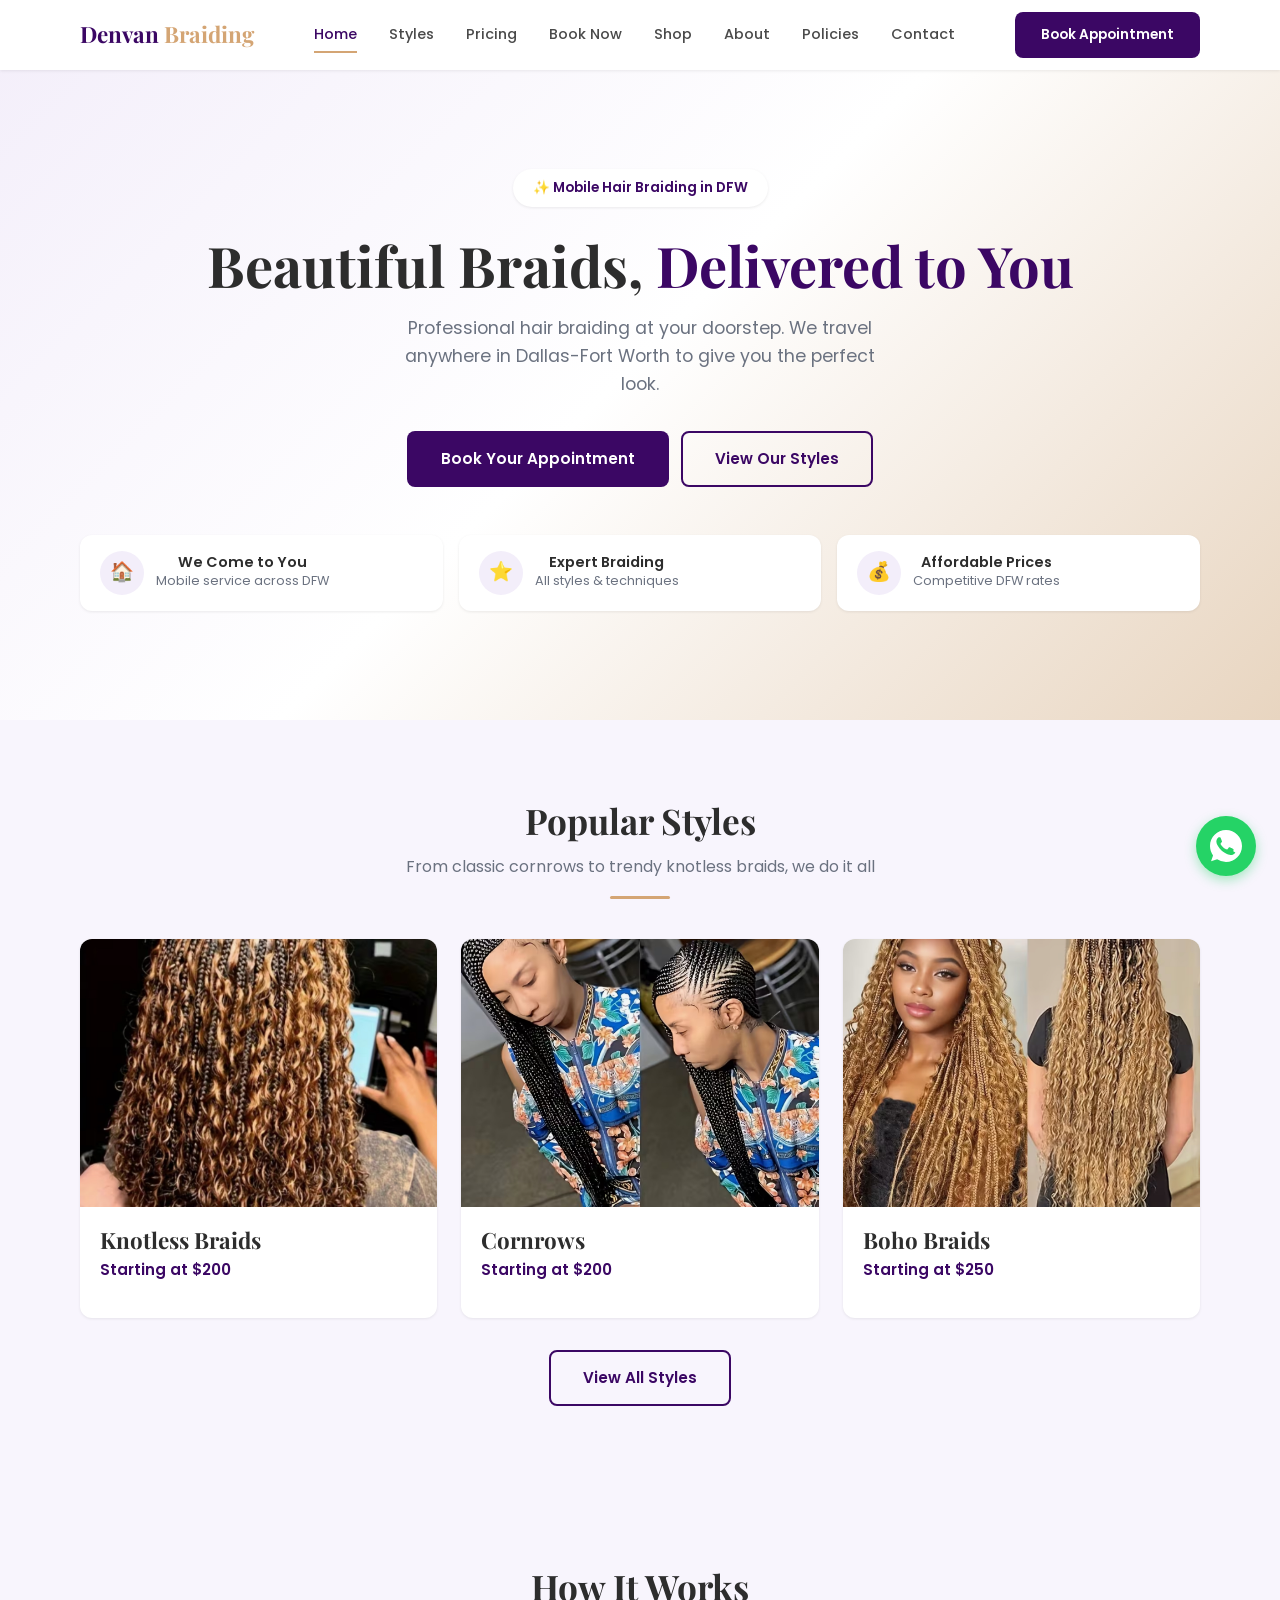
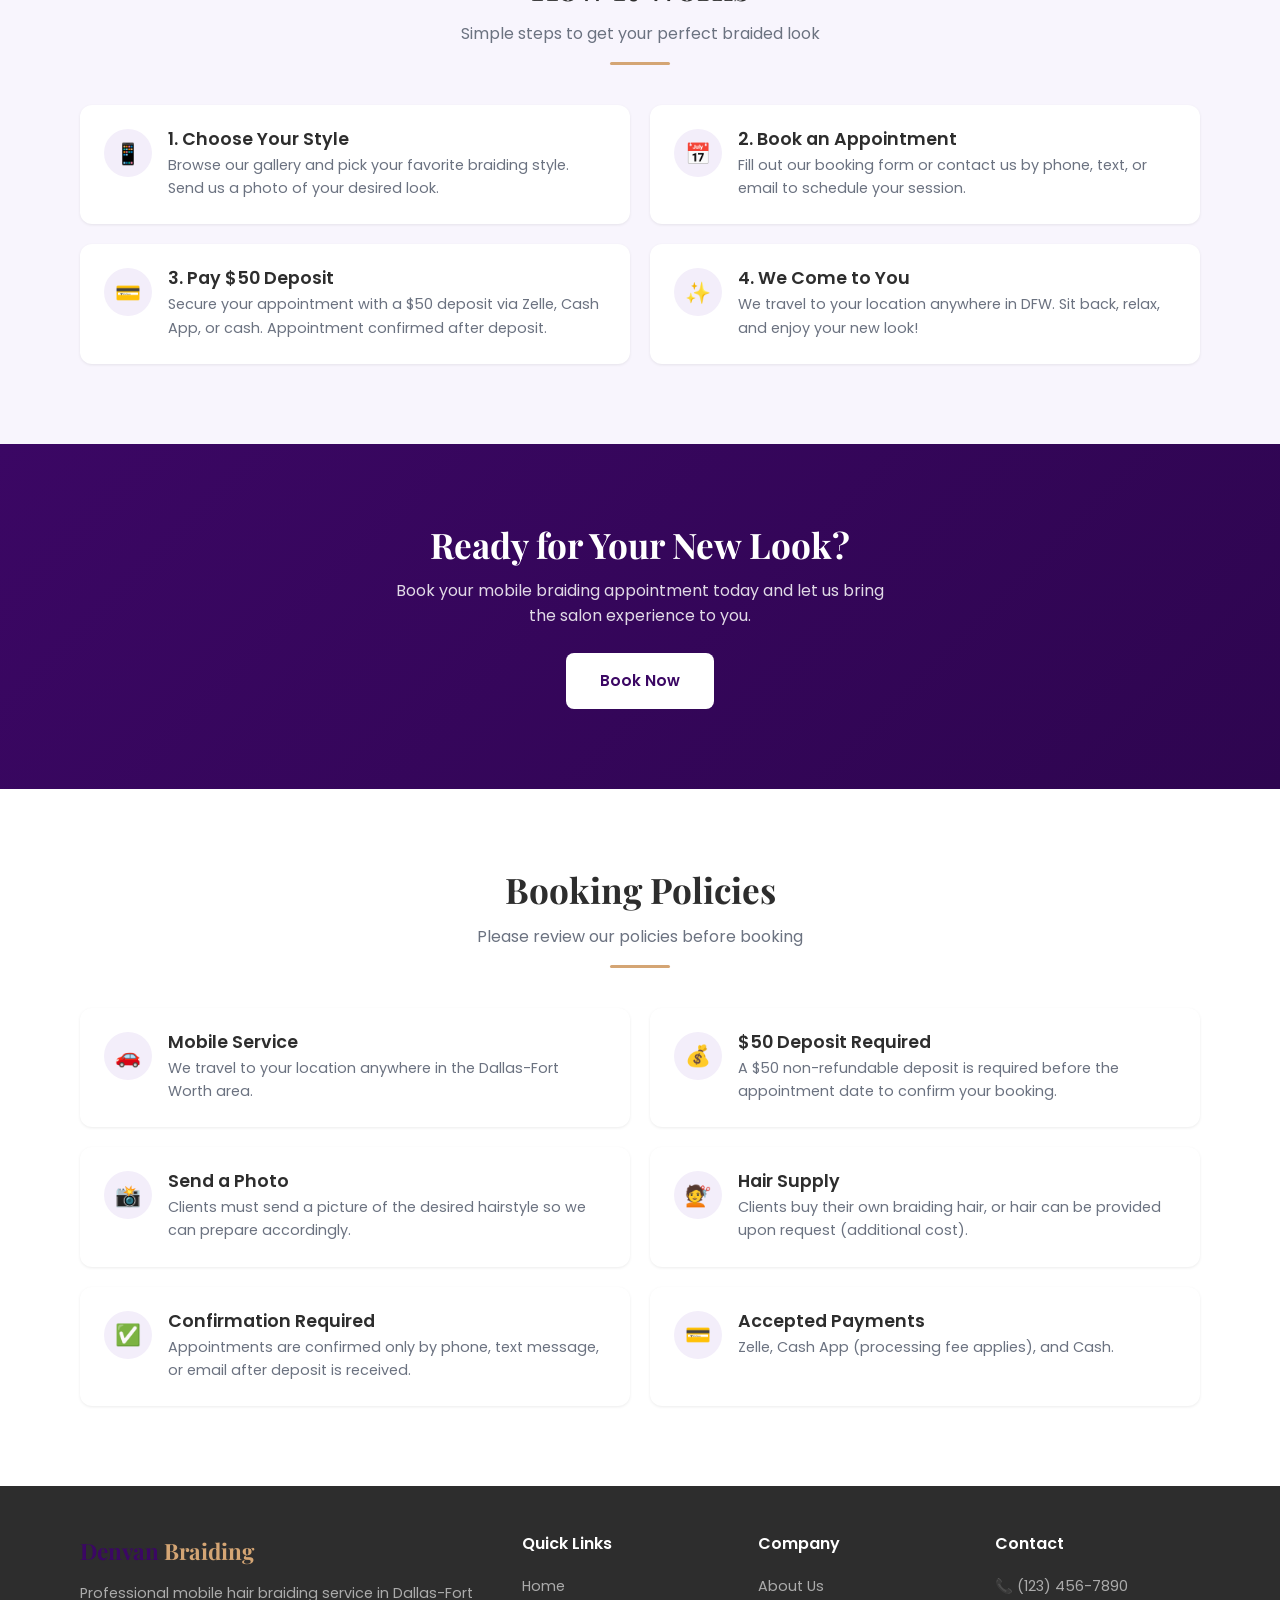
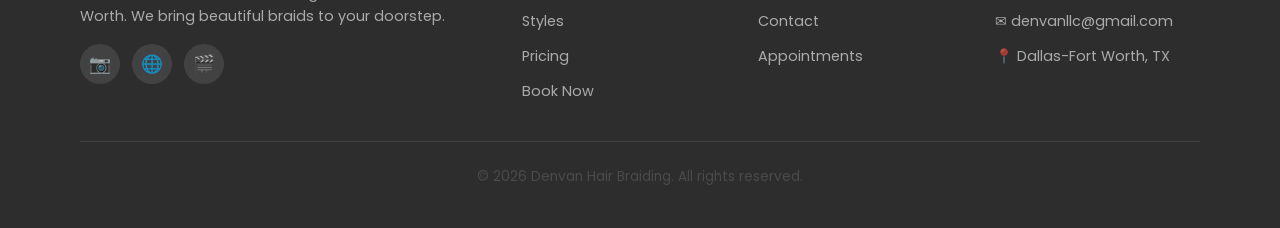
==== index.html @ 872d91cd "Add gun/safety policy, shop page with 10 hair types and 20 products, nav updated on all pages" ====
<!DOCTYPE html>
<html lang="en">
<head>
  <meta charset="UTF-8">
  <meta name="viewport" content="width=device-width, initial-scale=1.0">
  <meta name="description" content="Denvan Hair Braiding - Professional mobile hair braiding service in Dallas-Fort Worth. Cornrows, knotless braids, box braids, twists & more. We come to you!">
  <meta name="keywords" content="hair braiding, mobile braiding, DFW, Dallas, Fort Worth, cornrows, knotless braids, box braids">
  <meta property="og:title" content="Denvan Hair Braiding - Mobile Braiding in DFW">
  <meta property="og:description" content="Professional mobile hair braiding service. We travel to your location anywhere in Dallas-Fort Worth.">
  <meta property="og:type" content="website">
  <title>Denvan Hair Braiding | Mobile Hair Braiding in DFW</title>
  <link rel="preconnect" href="https://fonts.googleapis.com">
  <link rel="preconnect" href="https://fonts.gstatic.com" crossorigin>
  <link href="https://fonts.googleapis.com/css2?family=Playfair+Display:wght@400;600;700&family=Poppins:wght@300;400;500;600;700&display=swap" rel="stylesheet">
  <link rel="stylesheet" href="css/style.css">
</head>
<body>

  <!-- Header -->
  <header class="header">
    <nav class="nav container">
      <a href="index.html" class="nav-logo">Denvan <span>Braiding</span></a>
      <div class="nav-links">
        <a href="index.html" class="active">Home</a>
        <a href="styles.html">Styles</a>
        <a href="pricing.html">Pricing</a>
        <a href="book.html">Book Now</a>
        <a href="shop.html">Shop</a>
        <a href="about.html">About</a>
        <a href="policy.html">Policies</a>
        <a href="contact.html">Contact</a>
      </div>
      <a href="book.html" class="btn btn-primary btn-sm nav-cta">Book Appointment</a>
      <button class="nav-toggle" aria-label="Toggle navigation">
        <span></span>
        <span></span>
        <span></span>
      </button>
    </nav>
  </header>

  <!-- Mobile Menu -->
  <div class="mobile-menu">
    <a href="index.html" class="active">Home</a>
    <a href="styles.html">Styles</a>
    <a href="pricing.html">Pricing</a>
    <a href="book.html">Book Now</a>
    <a href="shop.html">Shop</a>
    <a href="about.html">About</a>
    <a href="policy.html">Policies</a>
    <a href="contact.html">Contact</a>
    <a href="book.html" class="btn btn-primary">Book Appointment</a>
  </div>

  <!-- Hero Section -->
  <section class="hero">
    <div class="container">
      <div class="hero-content">
        <div class="hero-badge">&#x2728; Mobile Hair Braiding in DFW</div>
        <h1>Beautiful Braids, <span class="highlight">Delivered to You</span></h1>
        <p>Professional hair braiding at your doorstep. We travel anywhere in Dallas-Fort Worth to give you the perfect look.</p>
        <div class="hero-buttons">
          <a href="book.html" class="btn btn-primary">Book Your Appointment</a>
          <a href="styles.html" class="btn btn-outline">View Our Styles</a>
        </div>
        <div class="hero-features">
          <div class="hero-feature fade-in">
            <div class="icon">&#x1F3E0;</div>
            <div>
              <h4>We Come to You</h4>
              <p>Mobile service across DFW</p>
            </div>
          </div>
          <div class="hero-feature fade-in">
            <div class="icon">&#x2B50;</div>
            <div>
              <h4>Expert Braiding</h4>
              <p>All styles &amp; techniques</p>
            </div>
          </div>
          <div class="hero-feature fade-in">
            <div class="icon">&#x1F4B0;</div>
            <div>
              <h4>Affordable Prices</h4>
              <p>Competitive DFW rates</p>
            </div>
          </div>
        </div>
      </div>
    </div>
  </section>

  <!-- Featured Styles -->
  <section class="section featured-styles">
    <div class="container">
      <div class="section-header fade-in">
        <h2>Popular Styles</h2>
        <p>From classic cornrows to trendy knotless braids, we do it all</p>
        <div class="divider"></div>
      </div>
      <div class="featured-grid">
        <div class="featured-card fade-in">
          <img src="images/boho-15.jpeg" alt="Knotless Braids">
          <div class="featured-card-body">
            <h3>Knotless Braids</h3>
            <p class="price">Starting at $200</p>
          </div>
        </div>
        <div class="featured-card fade-in">
          <img src="images/lemonade-1.jpeg" alt="Cornrows">
          <div class="featured-card-body">
            <h3>Cornrows</h3>
            <p class="price">Starting at $200</p>
          </div>
        </div>
        <div class="featured-card fade-in">
          <img src="images/boho-19.jpeg" alt="Boho Braids">
          <div class="featured-card-body">
            <h3>Boho Braids</h3>
            <p class="price">Starting at $250</p>
          </div>
        </div>
      </div>
      <div class="text-center mt-4">
        <a href="styles.html" class="btn btn-outline">View All Styles</a>
      </div>
    </div>
  </section>

  <!-- Booking Policies -->
  <section class="section policies">
    <div class="container">
      <div class="section-header fade-in">
        <h2>How It Works</h2>
        <p>Simple steps to get your perfect braided look</p>
        <div class="divider"></div>
      </div>
      <div class="policies-grid">
        <div class="policy-card fade-in">
          <div class="policy-icon">&#x1F4F1;</div>
          <div>
            <h4>1. Choose Your Style</h4>
            <p>Browse our gallery and pick your favorite braiding style. Send us a photo of your desired look.</p>
          </div>
        </div>
        <div class="policy-card fade-in">
          <div class="policy-icon">&#x1F4C5;</div>
          <div>
            <h4>2. Book an Appointment</h4>
            <p>Fill out our booking form or contact us by phone, text, or email to schedule your session.</p>
          </div>
        </div>
        <div class="policy-card fade-in">
          <div class="policy-icon">&#x1F4B3;</div>
          <div>
            <h4>3. Pay $50 Deposit</h4>
            <p>Secure your appointment with a $50 deposit via Zelle, Cash App, or cash. Appointment confirmed after deposit.</p>
          </div>
        </div>
        <div class="policy-card fade-in">
          <div class="policy-icon">&#x2728;</div>
          <div>
            <h4>4. We Come to You</h4>
            <p>We travel to your location anywhere in DFW. Sit back, relax, and enjoy your new look!</p>
          </div>
        </div>
      </div>
    </div>
  </section>

  <!-- CTA Section -->
  <section class="cta-section">
    <div class="container">
      <h2>Ready for Your New Look?</h2>
      <p>Book your mobile braiding appointment today and let us bring the salon experience to you.</p>
      <a href="book.html" class="btn btn-white">Book Now</a>
    </div>
  </section>

  <!-- Business Policies Quick View -->
  <section class="section">
    <div class="container">
      <div class="section-header fade-in">
        <h2>Booking Policies</h2>
        <p>Please review our policies before booking</p>
        <div class="divider"></div>
      </div>
      <div class="policies-grid">
        <div class="policy-card fade-in">
          <div class="policy-icon">&#x1F697;</div>
          <div>
            <h4>Mobile Service</h4>
            <p>We travel to your location anywhere in the Dallas-Fort Worth area.</p>
          </div>
        </div>
        <div class="policy-card fade-in">
          <div class="policy-icon">&#x1F4B0;</div>
          <div>
            <h4>$50 Deposit Required</h4>
            <p>A $50 non-refundable deposit is required before the appointment date to confirm your booking.</p>
          </div>
        </div>
        <div class="policy-card fade-in">
          <div class="policy-icon">&#x1F4F8;</div>
          <div>
            <h4>Send a Photo</h4>
            <p>Clients must send a picture of the desired hairstyle so we can prepare accordingly.</p>
          </div>
        </div>
        <div class="policy-card fade-in">
          <div class="policy-icon">&#x1F487;</div>
          <div>
            <h4>Hair Supply</h4>
            <p>Clients buy their own braiding hair, or hair can be provided upon request (additional cost).</p>
          </div>
        </div>
        <div class="policy-card fade-in">
          <div class="policy-icon">&#x2705;</div>
          <div>
            <h4>Confirmation Required</h4>
            <p>Appointments are confirmed only by phone, text message, or email after deposit is received.</p>
          </div>
        </div>
        <div class="policy-card fade-in">
          <div class="policy-icon">&#x1F4B3;</div>
          <div>
            <h4>Accepted Payments</h4>
            <p>Zelle, Cash App (processing fee applies), and Cash.</p>
          </div>
        </div>
      </div>
    </div>
  </section>

  <!-- Footer -->
  <footer class="footer">
    <div class="container">
      <div class="footer-grid">
        <div class="footer-brand">
          <a href="index.html" class="nav-logo">Denvan <span>Braiding</span></a>
          <p>Professional mobile hair braiding service in Dallas-Fort Worth. We bring beautiful braids to your doorstep.</p>
          <div class="footer-social">
            <a href="#" aria-label="Instagram">&#x1F4F7;</a>
            <a href="#" aria-label="Facebook">&#x1F310;</a>
            <a href="#" aria-label="TikTok">&#x1F3AC;</a>
          </div>
        </div>
        <div>
          <h4>Quick Links</h4>
          <div class="footer-links">
            <a href="index.html">Home</a>
            <a href="styles.html">Styles</a>
            <a href="pricing.html">Pricing</a>
            <a href="book.html">Book Now</a>
          </div>
        </div>
        <div>
          <h4>Company</h4>
          <div class="footer-links">
            <a href="about.html">About Us</a>
            <a href="contact.html">Contact</a>
            <a href="book.html">Appointments</a>
          </div>
        </div>
        <div>
          <h4>Contact</h4>
          <div class="footer-links">
            <a href="tel:+1234567890">&#x1F4DE; (123) 456-7890</a>
            <a href="mailto:denvanllc@gmail.com">&#x2709; denvanllc@gmail.com</a>
            <a>&#x1F4CD; Dallas-Fort Worth, TX</a>
          </div>
        </div>
      </div>
      <div class="footer-bottom">
        <p>&copy; 2026 Denvan Hair Braiding. All rights reserved.</p>
      </div>
    </div>
  </footer>

  <!-- WhatsApp Chat Button -->
  <div class="whatsapp-float">
    <span class="whatsapp-tooltip">Chat with us! <small>Available 24/7 on WhatsApp</small></span>
    <a href="https://wa.me/12024159373?text=Hi%20Denvan!%20I'm%20interested%20in%20booking%20a%20braiding%20appointment." target="_blank" rel="noopener" aria-label="Chat on WhatsApp">
      <svg viewBox="0 0 32 32" xmlns="http://www.w3.org/2000/svg"><path d="M16.004 0h-.008C7.174 0 0 7.176 0 16c0 3.5 1.128 6.744 3.046 9.378L1.054 31.29l6.118-1.958A15.9 15.9 0 0016.004 32C24.826 32 32 24.822 32 16S24.826 0 16.004 0zm9.332 22.616c-.39 1.1-1.932 2.012-3.182 2.278-.856.18-1.974.324-5.736-1.232-4.812-1.99-7.904-6.878-8.142-7.196-.228-.318-1.918-2.554-1.918-4.872s1.214-3.456 1.644-3.928c.39-.428.912-.536 1.218-.536.15 0 .284.008.406.014.432.018.648.044.932.722.356.85 1.22 2.978 1.328 3.196.11.218.218.51.072.808-.136.306-.258.442-.476.694-.218.252-.424.446-.642.718-.2.236-.424.49-.176.932.248.442 1.104 1.82 2.37 2.95 1.632 1.454 3.006 1.904 3.434 2.114.428.21.678.176.926-.106.256-.292 1.096-1.274 1.388-1.712.284-.438.576-.364.968-.218.396.142 2.516 1.188 2.946 1.404.43.218.716.324.822.506.104.18.104 1.054-.286 2.154z"/></svg>
    </a>
  </div>

  <script src="js/main.js"></script>
</body>
</html>
---- css/style.css ----
/* ============================================
   DENVAN HAIR BRAIDING - Main Stylesheet
   Mobile-first responsive design
   ============================================ */

/* ---------- CSS Variables ---------- */
:root {
  --primary: #3B0764;
  --primary-dark: #2E0550;
  --primary-light: #581C87;
  --secondary: #D4A574;
  --secondary-light: #E8D5C0;
  --accent: #F3EEFA;
  --dark: #2D2D2D;
  --dark-soft: #4A4A4A;
  --gray: #6B7280;
  --gray-light: #F3F4F6;
  --white: #FFFFFF;
  --light: #F8F5FD;
  --success: #10B981;
  --error: #EF4444;
  --shadow-sm: 0 1px 3px rgba(0, 0, 0, 0.08);
  --shadow-md: 0 4px 12px rgba(0, 0, 0, 0.1);
  --shadow-lg: 0 10px 30px rgba(0, 0, 0, 0.12);
  --radius-sm: 8px;
  --radius-md: 12px;
  --radius-lg: 20px;
  --transition: 0.3s ease;
  --font-heading: 'Playfair Display', Georgia, serif;
  --font-body: 'Poppins', -apple-system, BlinkMacSystemFont, sans-serif;
  --nav-height: 70px;
}

/* ---------- Reset & Base ---------- */
*,
*::before,
*::after {
  margin: 0;
  padding: 0;
  box-sizing: border-box;
}

html {
  scroll-behavior: smooth;
  scroll-padding-top: var(--nav-height);
}

body {
  font-family: var(--font-body);
  font-size: 16px;
  line-height: 1.6;
  color: var(--dark);
  background-color: var(--white);
  -webkit-font-smoothing: antialiased;
}

img {
  max-width: 100%;
  height: auto;
  display: block;
}

a {
  text-decoration: none;
  color: inherit;
  transition: color var(--transition);
}

ul {
  list-style: none;
}

button {
  cursor: pointer;
  border: none;
  font-family: inherit;
}

input, textarea, select {
  font-family: inherit;
  font-size: inherit;
}

/* ---------- Typography ---------- */
h1, h2, h3, h4 {
  font-family: var(--font-heading);
  font-weight: 700;
  line-height: 1.2;
  color: var(--dark);
}

h1 { font-size: 2.2rem; }
h2 { font-size: 1.8rem; }
h3 { font-size: 1.4rem; }
h4 { font-size: 1.1rem; }

p {
  color: var(--dark-soft);
  margin-bottom: 1rem;
}

/* ---------- Layout ---------- */
.container {
  width: 100%;
  max-width: 1200px;
  margin: 0 auto;
  padding: 0 20px;
}

.section {
  padding: 60px 0;
}

.section-header {
  text-align: center;
  margin-bottom: 40px;
}

.section-header h2 {
  margin-bottom: 12px;
}

.section-header p {
  max-width: 600px;
  margin: 0 auto;
  color: var(--gray);
}

.section-header .divider {
  width: 60px;
  height: 3px;
  background: var(--secondary);
  margin: 16px auto 0;
  border-radius: 2px;
}

/* ---------- Buttons ---------- */
.btn {
  display: inline-flex;
  align-items: center;
  justify-content: center;
  gap: 8px;
  padding: 14px 32px;
  border-radius: var(--radius-sm);
  font-weight: 600;
  font-size: 0.95rem;
  transition: all var(--transition);
  border: 2px solid transparent;
  text-align: center;
}

.btn-primary {
  background: var(--primary);
  color: var(--white);
}

.btn-primary:hover {
  background: var(--primary-dark);
  transform: translateY(-2px);
  box-shadow: var(--shadow-md);
}

.btn-secondary {
  background: var(--secondary);
  color: var(--white);
}

.btn-secondary:hover {
  background: #C4915F;
  transform: translateY(-2px);
  box-shadow: var(--shadow-md);
}

.btn-outline {
  background: transparent;
  color: var(--primary);
  border-color: var(--primary);
}

.btn-outline:hover {
  background: var(--primary);
  color: var(--white);
  transform: translateY(-2px);
}

.btn-white {
  background: var(--white);
  color: var(--primary);
}

.btn-white:hover {
  background: var(--accent);
  transform: translateY(-2px);
  box-shadow: var(--shadow-md);
}

.btn-sm {
  padding: 10px 24px;
  font-size: 0.85rem;
}

/* ---------- Header / Navigation ---------- */
.header {
  position: fixed;
  top: 0;
  left: 0;
  right: 0;
  z-index: 1000;
  background: var(--white);
  box-shadow: var(--shadow-sm);
  transition: box-shadow var(--transition);
  height: var(--nav-height);
}

.header.scrolled {
  box-shadow: var(--shadow-md);
}

.nav {
  display: flex;
  align-items: center;
  justify-content: space-between;
  height: var(--nav-height);
}

.nav-logo {
  font-family: var(--font-heading);
  font-size: 1.4rem;
  font-weight: 700;
  color: var(--primary);
}

.nav-logo span {
  color: var(--secondary);
}

.nav-links {
  display: none;
  gap: 32px;
}

.nav-links a {
  font-size: 0.9rem;
  font-weight: 500;
  color: var(--dark-soft);
  position: relative;
  padding: 4px 0;
}

.nav-links a::after {
  content: '';
  position: absolute;
  bottom: -2px;
  left: 0;
  width: 0;
  height: 2px;
  background: var(--secondary);
  transition: width var(--transition);
}

.nav-links a:hover,
.nav-links a.active {
  color: var(--primary);
}

.nav-links a:hover::after,
.nav-links a.active::after {
  width: 100%;
}

.nav-cta {
  display: none;
}

.nav-toggle {
  display: flex;
  flex-direction: column;
  gap: 5px;
  background: none;
  padding: 8px;
}

.nav-toggle span {
  display: block;
  width: 24px;
  height: 2px;
  background: var(--dark);
  border-radius: 2px;
  transition: all var(--transition);
}

.nav-toggle.active span:nth-child(1) {
  transform: rotate(45deg) translate(5px, 5px);
}

.nav-toggle.active span:nth-child(2) {
  opacity: 0;
}

.nav-toggle.active span:nth-child(3) {
  transform: rotate(-45deg) translate(5px, -5px);
}

/* Mobile Menu */
.mobile-menu {
  display: none;
  position: fixed;
  top: var(--nav-height);
  left: 0;
  right: 0;
  bottom: 0;
  background: var(--white);
  padding: 40px 20px;
  z-index: 999;
  overflow-y: auto;
}

.mobile-menu.open {
  display: flex;
  flex-direction: column;
  gap: 8px;
  animation: slideDown 0.3s ease;
}

@keyframes slideDown {
  from { opacity: 0; transform: translateY(-10px); }
  to { opacity: 1; transform: translateY(0); }
}

.mobile-menu a {
  display: block;
  padding: 16px 20px;
  font-size: 1.1rem;
  font-weight: 500;
  color: var(--dark-soft);
  border-radius: var(--radius-sm);
  transition: all var(--transition);
}

.mobile-menu a:hover,
.mobile-menu a.active {
  background: var(--accent);
  color: var(--primary);
}

.mobile-menu .btn {
  margin-top: 20px;
  width: 100%;
}

/* ---------- Hero Section ---------- */
.hero {
  padding: 120px 0 60px;
  background: linear-gradient(135deg, var(--accent) 0%, var(--white) 50%, var(--secondary-light) 100%);
  min-height: 80vh;
  display: flex;
  align-items: center;
}

.hero-content {
  text-align: center;
}

.hero-badge {
  display: inline-block;
  background: var(--white);
  color: var(--primary);
  padding: 8px 20px;
  border-radius: 50px;
  font-size: 0.85rem;
  font-weight: 600;
  margin-bottom: 24px;
  box-shadow: var(--shadow-sm);
}

.hero h1 {
  font-size: 2.5rem;
  margin-bottom: 16px;
  color: var(--dark);
}

.hero h1 .highlight {
  color: var(--primary);
}

.hero p {
  font-size: 1.1rem;
  color: var(--gray);
  max-width: 500px;
  margin: 0 auto 32px;
}

.hero-buttons {
  display: flex;
  flex-direction: column;
  gap: 12px;
  align-items: center;
}

.hero-features {
  display: grid;
  grid-template-columns: 1fr;
  gap: 16px;
  margin-top: 48px;
}

.hero-feature {
  display: flex;
  align-items: center;
  gap: 12px;
  background: var(--white);
  padding: 16px 20px;
  border-radius: var(--radius-md);
  box-shadow: var(--shadow-sm);
}

.hero-feature .icon {
  width: 44px;
  height: 44px;
  min-width: 44px;
  background: var(--accent);
  border-radius: 50%;
  display: flex;
  align-items: center;
  justify-content: center;
  font-size: 1.2rem;
}

.hero-feature h4 {
  font-family: var(--font-body);
  font-size: 0.9rem;
  font-weight: 600;
}

.hero-feature p {
  font-size: 0.8rem;
  margin: 0;
  color: var(--gray);
}

/* ---------- Image Placeholders ---------- */
.img-placeholder {
  width: 100%;
  aspect-ratio: 3/4;
  border-radius: var(--radius-md);
  display: flex;
  flex-direction: column;
  align-items: center;
  justify-content: center;
  gap: 8px;
  color: var(--white);
  font-weight: 600;
  font-size: 0.9rem;
  text-align: center;
  padding: 20px;
  position: relative;
  overflow: hidden;
}

.img-placeholder::before {
  content: '';
  position: absolute;
  inset: 0;
  background: inherit;
  filter: brightness(0.7);
  z-index: 0;
}

.img-placeholder > * {
  position: relative;
  z-index: 1;
}

.img-placeholder .camera-icon {
  font-size: 2rem;
  opacity: 0.8;
}

.img-placeholder .replace-text {
  font-size: 0.75rem;
  opacity: 0.7;
  font-weight: 400;
}

/* Style-specific gradients */
.img-cornrows { background: linear-gradient(135deg, #8B6E99, #6B4E7A); }
.img-knotless { background: linear-gradient(135deg, #C49B6E, #A07B4E); }
.img-box-braids { background: linear-gradient(135deg, #7A6B8E, #5A4B6E); }
.img-twists { background: linear-gradient(135deg, #9B7E6E, #7B5E4E); }
.img-kids { background: linear-gradient(135deg, #E8A0B4, #C87090); }
.img-feedin { background: linear-gradient(135deg, #8E7B6B, #6E5B4B); }
.img-protective { background: linear-gradient(135deg, #7B8E6B, #5B6E4B); }
.img-boho { background: linear-gradient(135deg, #C4956E, #A4754E); }
.img-lemonade { background: linear-gradient(135deg, #B88E7A, #986E5A); }
.img-cornrow-designs { background: linear-gradient(135deg, #9A7B9E, #7A5B7E); }

/* ---------- Style Cards / Gallery ---------- */
.styles-grid {
  display: grid;
  grid-template-columns: 1fr;
  gap: 24px;
}

.style-card {
  background: var(--white);
  border-radius: var(--radius-md);
  overflow: hidden;
  box-shadow: var(--shadow-sm);
  transition: all var(--transition);
}

.style-card:hover {
  transform: translateY(-4px);
  box-shadow: var(--shadow-lg);
}

.style-card-image {
  position: relative;
  overflow: hidden;
  cursor: pointer;
}

.style-card-image .img-placeholder {
  transition: transform var(--transition);
}

.style-card:hover .style-card-image .img-placeholder {
  transform: scale(1.05);
}

.style-card-image img {
  width: 100%;
  aspect-ratio: 3/4;
  object-fit: cover;
  transition: transform var(--transition);
}

.style-card:hover .style-card-image img {
  transform: scale(1.05);
}

.style-card-overlay {
  position: absolute;
  inset: 0;
  background: rgba(0, 0, 0, 0.3);
  display: flex;
  align-items: center;
  justify-content: center;
  opacity: 0;
  transition: opacity var(--transition);
}

.style-card-image:hover .style-card-overlay {
  opacity: 1;
}

.style-card-overlay span {
  color: var(--white);
  font-size: 1.5rem;
}

.style-card-body {
  padding: 20px;
}

.style-card-body h3 {
  margin-bottom: 8px;
  font-size: 1.2rem;
}

.style-card-meta {
  display: flex;
  flex-wrap: wrap;
  gap: 16px;
  margin-bottom: 12px;
}

.style-card-meta span {
  font-size: 0.85rem;
  color: var(--gray);
  display: flex;
  align-items: center;
  gap: 4px;
}

.style-card-meta .price {
  color: var(--primary);
  font-weight: 600;
}

.style-card-body p {
  font-size: 0.9rem;
  color: var(--gray);
  margin-bottom: 16px;
}

.style-card-body .btn {
  width: 100%;
}

/* Gallery Photos Grid */
.gallery-photos {
  display: grid;
  grid-template-columns: repeat(2, 1fr);
  gap: 8px;
  margin-bottom: 16px;
  border-radius: var(--radius-md);
  overflow: hidden;
}

.gallery-photos .img-placeholder {
  aspect-ratio: 1;
  border-radius: 0;
  font-size: 0.75rem;
}

.gallery-photos .img-placeholder .camera-icon {
  font-size: 1.5rem;
}

/* ---------- Featured Styles (Home) ---------- */
.featured-styles {
  background: var(--light);
}

.featured-grid {
  display: grid;
  grid-template-columns: 1fr;
  gap: 24px;
}

.featured-card {
  background: var(--white);
  border-radius: var(--radius-md);
  overflow: hidden;
  box-shadow: var(--shadow-sm);
  transition: all var(--transition);
}

.featured-card:hover {
  transform: translateY(-4px);
  box-shadow: var(--shadow-lg);
}

.featured-card .img-placeholder {
  aspect-ratio: 4/3;
}

.featured-card img {
  width: 100%;
  aspect-ratio: 4/3;
  object-fit: cover;
}

.featured-card-body {
  padding: 20px;
}

.featured-card-body h3 {
  margin-bottom: 4px;
}

.featured-card-body .price {
  color: var(--primary);
  font-weight: 600;
  font-size: 0.95rem;
}

/* ---------- Pricing Cards ---------- */
.pricing-grid {
  display: grid;
  grid-template-columns: 1fr;
  gap: 24px;
}

.pricing-card {
  background: var(--white);
  border-radius: var(--radius-md);
  padding: 32px 24px;
  box-shadow: var(--shadow-sm);
  border: 2px solid transparent;
  transition: all var(--transition);
  text-align: center;
}

.pricing-card:hover {
  border-color: var(--secondary);
  transform: translateY(-4px);
  box-shadow: var(--shadow-lg);
}

.pricing-card.popular {
  border-color: var(--primary);
  position: relative;
}

.pricing-card.popular::before {
  content: 'Popular';
  position: absolute;
  top: -1px;
  right: 24px;
  background: var(--primary);
  color: var(--white);
  padding: 4px 16px;
  font-size: 0.75rem;
  font-weight: 600;
  border-radius: 0 0 var(--radius-sm) var(--radius-sm);
}

.pricing-icon {
  width: 64px;
  height: 64px;
  background: var(--accent);
  border-radius: 50%;
  display: flex;
  align-items: center;
  justify-content: center;
  font-size: 1.8rem;
  margin: 0 auto 16px;
}

.pricing-card h3 {
  margin-bottom: 8px;
}

.pricing-card .price-range {
  font-size: 1.5rem;
  font-weight: 700;
  color: var(--primary);
  margin-bottom: 4px;
}

.pricing-card .duration {
  font-size: 0.85rem;
  color: var(--gray);
  margin-bottom: 20px;
}

.pricing-card .features {
  text-align: left;
  margin-bottom: 24px;
}

.pricing-card .features li {
  padding: 8px 0;
  font-size: 0.9rem;
  color: var(--dark-soft);
  display: flex;
  align-items: flex-start;
  gap: 8px;
}

.pricing-card .features li::before {
  content: '\2713';
  color: var(--success);
  font-weight: 700;
  min-width: 16px;
}

.pricing-note {
  background: var(--accent);
  border-radius: var(--radius-md);
  padding: 24px;
  text-align: center;
  margin-top: 40px;
}

.pricing-note h3 {
  margin-bottom: 8px;
  color: var(--primary);
}

.pricing-note p {
  color: var(--gray);
  margin: 0;
}

/* ---------- Policies / Rules ---------- */
.policies {
  background: var(--light);
}

.policies-grid {
  display: grid;
  grid-template-columns: 1fr;
  gap: 20px;
}

.policy-card {
  background: var(--white);
  border-radius: var(--radius-md);
  padding: 24px;
  box-shadow: var(--shadow-sm);
  display: flex;
  gap: 16px;
  align-items: flex-start;
}

.policy-card .policy-icon {
  width: 48px;
  height: 48px;
  min-width: 48px;
  background: var(--accent);
  border-radius: 50%;
  display: flex;
  align-items: center;
  justify-content: center;
  font-size: 1.3rem;
}

.policy-card h4 {
  margin-bottom: 4px;
  font-family: var(--font-body);
  font-weight: 600;
}

.policy-card p {
  font-size: 0.9rem;
  color: var(--gray);
  margin: 0;
}

/* ---------- Booking Form ---------- */
.booking-section {
  background: var(--light);
}

.booking-grid {
  display: grid;
  grid-template-columns: 1fr;
  gap: 40px;
}

.booking-form {
  background: var(--white);
  border-radius: var(--radius-md);
  padding: 32px 24px;
  box-shadow: var(--shadow-sm);
}

.booking-form h3 {
  margin-bottom: 24px;
}

.form-group {
  margin-bottom: 20px;
}

.form-group label {
  display: block;
  font-weight: 600;
  font-size: 0.9rem;
  margin-bottom: 8px;
  color: var(--dark);
}

.form-group label .required {
  color: var(--error);
}

.form-group input,
.form-group select,
.form-group textarea {
  width: 100%;
  padding: 12px 16px;
  border: 2px solid var(--gray-light);
  border-radius: var(--radius-sm);
  font-size: 1rem;
  color: var(--dark);
  background: var(--white);
  transition: border-color var(--transition);
  -webkit-appearance: none;
}

.form-group input:focus,
.form-group select:focus,
.form-group textarea:focus {
  outline: none;
  border-color: var(--primary);
}

.form-group input.error,
.form-group select.error,
.form-group textarea.error {
  border-color: var(--error);
}

.form-group .error-message {
  color: var(--error);
  font-size: 0.8rem;
  margin-top: 4px;
  display: none;
}

.form-group input.error + .error-message,
.form-group select.error + .error-message,
.form-group textarea.error + .error-message {
  display: block;
}

.form-group textarea {
  resize: vertical;
  min-height: 120px;
}

.form-group select {
  cursor: pointer;
  background-image: url("data:image/svg+xml,%3Csvg xmlns='http://www.w3.org/2000/svg' width='12' height='8' viewBox='0 0 12 8'%3E%3Cpath fill='%236B7280' d='M1.4 0L6 4.6 10.6 0 12 1.4l-6 6-6-6z'/%3E%3C/svg%3E");
  background-repeat: no-repeat;
  background-position: right 16px center;
  padding-right: 40px;
}

/* File Upload */
.file-upload {
  position: relative;
  border: 2px dashed var(--gray-light);
  border-radius: var(--radius-sm);
  padding: 32px 20px;
  text-align: center;
  cursor: pointer;
  transition: all var(--transition);
}

.file-upload:hover {
  border-color: var(--primary);
  background: var(--accent);
}

.file-upload input[type="file"] {
  position: absolute;
  inset: 0;
  opacity: 0;
  cursor: pointer;
}

.file-upload .upload-icon {
  font-size: 2rem;
  margin-bottom: 8px;
}

.file-upload p {
  font-size: 0.9rem;
  color: var(--gray);
  margin: 0;
}

.file-upload .file-name {
  margin-top: 8px;
  font-weight: 600;
  color: var(--primary);
  font-size: 0.85rem;
}

.form-row {
  display: grid;
  grid-template-columns: 1fr;
  gap: 20px;
}

.form-submit {
  margin-top: 8px;
}

.form-submit .btn {
  width: 100%;
  padding: 16px;
  font-size: 1rem;
}

/* Booking Sidebar */
.booking-sidebar {
  display: flex;
  flex-direction: column;
  gap: 24px;
}

.sidebar-card {
  background: var(--white);
  border-radius: var(--radius-md);
  padding: 24px;
  box-shadow: var(--shadow-sm);
}

.sidebar-card h4 {
  font-family: var(--font-body);
  font-weight: 600;
  margin-bottom: 16px;
  padding-bottom: 12px;
  border-bottom: 2px solid var(--gray-light);
}

.sidebar-card ul li {
  padding: 8px 0;
  font-size: 0.9rem;
  color: var(--dark-soft);
  display: flex;
  align-items: flex-start;
  gap: 8px;
  line-height: 1.4;
}

.sidebar-card ul li .bullet {
  color: var(--secondary);
  font-weight: 700;
  min-width: 16px;
}

.sidebar-card.highlight {
  background: var(--primary);
  color: var(--white);
}

.sidebar-card.highlight h4 {
  color: var(--white);
  border-bottom-color: var(--primary-light);
}

.sidebar-card.highlight ul li {
  color: rgba(255, 255, 255, 0.9);
}

.sidebar-card.highlight ul li .bullet {
  color: var(--secondary);
}

/* ---------- About Page ---------- */
.about-hero {
  padding: 120px 0 60px;
  background: linear-gradient(135deg, var(--accent) 0%, var(--white) 100%);
}

.about-content {
  display: grid;
  grid-template-columns: 1fr;
  gap: 40px;
  align-items: center;
}

.about-text h1 {
  margin-bottom: 16px;
}

.about-text p {
  margin-bottom: 16px;
}

.about-stats {
  display: grid;
  grid-template-columns: repeat(3, 1fr);
  gap: 16px;
  margin-top: 32px;
}

.stat-box {
  text-align: center;
  padding: 16px;
  background: var(--white);
  border-radius: var(--radius-md);
  box-shadow: var(--shadow-sm);
}

.stat-box .number {
  font-family: var(--font-heading);
  font-size: 1.8rem;
  font-weight: 700;
  color: var(--primary);
}

.stat-box .label {
  font-size: 0.8rem;
  color: var(--gray);
}

.service-area {
  background: var(--light);
}

.service-area-grid {
  display: grid;
  grid-template-columns: 1fr;
  gap: 32px;
}

.area-list {
  display: grid;
  grid-template-columns: repeat(2, 1fr);
  gap: 8px;
  margin-top: 16px;
}

.area-list li {
  font-size: 0.9rem;
  color: var(--dark-soft);
  padding: 8px 0;
  display: flex;
  align-items: center;
  gap: 8px;
}

.area-list li::before {
  content: '\2713';
  color: var(--success);
  font-weight: 700;
}

.map-placeholder {
  background: var(--gray-light);
  border-radius: var(--radius-md);
  height: 300px;
  display: flex;
  align-items: center;
  justify-content: center;
  flex-direction: column;
  gap: 8px;
  color: var(--gray);
}

.map-placeholder .map-icon {
  font-size: 2.5rem;
}

/* ---------- Contact Page ---------- */
.contact-grid {
  display: grid;
  grid-template-columns: 1fr;
  gap: 40px;
}

.contact-methods {
  display: flex;
  flex-direction: column;
  gap: 20px;
}

.contact-method {
  display: flex;
  gap: 16px;
  align-items: flex-start;
  padding: 20px;
  background: var(--white);
  border-radius: var(--radius-md);
  box-shadow: var(--shadow-sm);
}

.contact-method .method-icon {
  width: 48px;
  height: 48px;
  min-width: 48px;
  background: var(--accent);
  border-radius: 50%;
  display: flex;
  align-items: center;
  justify-content: center;
  font-size: 1.2rem;
}

.contact-method h4 {
  font-family: var(--font-body);
  font-weight: 600;
  margin-bottom: 4px;
}

.contact-method p {
  font-size: 0.9rem;
  color: var(--gray);
  margin: 0;
}

.contact-method a {
  color: var(--primary);
  font-weight: 500;
}

.contact-method a:hover {
  text-decoration: underline;
}

/* ---------- Payment Methods ---------- */
.payment-methods {
  display: grid;
  grid-template-columns: repeat(3, 1fr);
  gap: 16px;
  margin-top: 16px;
}

.payment-card {
  text-align: center;
  padding: 20px 12px;
  background: var(--white);
  border-radius: var(--radius-md);
  box-shadow: var(--shadow-sm);
}

.payment-card .payment-icon {
  font-size: 1.8rem;
  margin-bottom: 8px;
}

.payment-card h4 {
  font-family: var(--font-body);
  font-size: 0.9rem;
  font-weight: 600;
  margin-bottom: 2px;
}

.payment-card p {
  font-size: 0.75rem;
  color: var(--gray);
  margin: 0;
}

/* ---------- CTA Section ---------- */
.cta-section {
  background: linear-gradient(135deg, var(--primary) 0%, var(--primary-dark) 100%);
  padding: 60px 0;
  text-align: center;
  color: var(--white);
}

.cta-section h2 {
  color: var(--white);
  margin-bottom: 12px;
}

.cta-section p {
  color: rgba(255, 255, 255, 0.85);
  max-width: 500px;
  margin: 0 auto 24px;
}

/* ---------- Footer ---------- */
.footer {
  background: var(--dark);
  color: rgba(255, 255, 255, 0.7);
  padding: 48px 0 24px;
}

.footer-grid {
  display: grid;
  grid-template-columns: 1fr;
  gap: 32px;
  margin-bottom: 32px;
}

.footer-brand .nav-logo {
  margin-bottom: 12px;
  display: inline-block;
}

.footer-brand p {
  color: rgba(255, 255, 255, 0.6);
  font-size: 0.9rem;
}

.footer h4 {
  color: var(--white);
  font-family: var(--font-body);
  font-weight: 600;
  font-size: 1rem;
  margin-bottom: 16px;
}

.footer-links a {
  display: block;
  padding: 6px 0;
  font-size: 0.9rem;
  color: rgba(255, 255, 255, 0.6);
  transition: color var(--transition);
}

.footer-links a:hover {
  color: var(--secondary);
}

.footer-social {
  display: flex;
  gap: 12px;
  margin-top: 8px;
}

.footer-social a {
  width: 40px;
  height: 40px;
  background: rgba(255, 255, 255, 0.1);
  border-radius: 50%;
  display: flex;
  align-items: center;
  justify-content: center;
  font-size: 1.1rem;
  transition: all var(--transition);
}

.footer-social a:hover {
  background: var(--secondary);
  color: var(--white);
}

.footer-bottom {
  border-top: 1px solid rgba(255, 255, 255, 0.1);
  padding-top: 24px;
  text-align: center;
  font-size: 0.85rem;
}

/* ---------- Lightbox ---------- */
.lightbox {
  display: none;
  position: fixed;
  inset: 0;
  background: rgba(0, 0, 0, 0.9);
  z-index: 2000;
  align-items: center;
  justify-content: center;
  padding: 20px;
}

.lightbox.open {
  display: flex;
}

.lightbox-close {
  position: absolute;
  top: 20px;
  right: 20px;
  background: none;
  color: var(--white);
  font-size: 2rem;
  width: 48px;
  height: 48px;
  display: flex;
  align-items: center;
  justify-content: center;
  border-radius: 50%;
  transition: background var(--transition);
}

.lightbox-close:hover {
  background: rgba(255, 255, 255, 0.1);
}

.lightbox-content {
  max-width: 90%;
  max-height: 80vh;
  text-align: center;
}

.lightbox-content .img-placeholder {
  width: 80vw;
  max-width: 500px;
  aspect-ratio: 3/4;
}

.lightbox-content img {
  max-width: 100%;
  max-height: 80vh;
  border-radius: var(--radius-sm);
}

.lightbox-caption {
  color: var(--white);
  margin-top: 16px;
  font-size: 1.1rem;
}

/* ---------- Page Headers ---------- */
.page-header {
  padding: 120px 0 40px;
  background: linear-gradient(135deg, var(--accent) 0%, var(--white) 100%);
  text-align: center;
}

.page-header h1 {
  margin-bottom: 12px;
}

.page-header p {
  color: var(--gray);
  max-width: 500px;
  margin: 0 auto;
}

/* ---------- Style Filter ---------- */
.style-filter {
  display: flex;
  flex-wrap: wrap;
  gap: 8px;
  justify-content: center;
  margin-bottom: 32px;
}

.filter-btn {
  padding: 8px 20px;
  border-radius: 50px;
  font-size: 0.85rem;
  font-weight: 500;
  background: var(--gray-light);
  color: var(--dark-soft);
  transition: all var(--transition);
}

.filter-btn:hover,
.filter-btn.active {
  background: var(--primary);
  color: var(--white);
}

/* ---------- Success Message ---------- */
.form-success {
  display: none;
  text-align: center;
  padding: 40px 20px;
}

.form-success.show {
  display: block;
}

.form-success .success-icon {
  font-size: 3rem;
  margin-bottom: 16px;
}

.form-success h3 {
  margin-bottom: 8px;
  color: var(--success);
}

.form-success p {
  color: var(--gray);
}

/* ---------- Animations ---------- */
.fade-in {
  opacity: 0;
  transform: translateY(20px);
  transition: opacity 0.6s ease, transform 0.6s ease;
}

.fade-in.visible {
  opacity: 1;
  transform: translateY(0);
}

/* ---------- Utility ---------- */
.text-center { text-align: center; }
.text-primary { color: var(--primary); }
.mt-1 { margin-top: 8px; }
.mt-2 { margin-top: 16px; }
.mt-3 { margin-top: 24px; }
.mt-4 { margin-top: 32px; }
.mb-2 { margin-bottom: 16px; }
.mb-3 { margin-bottom: 24px; }

/* ============================================
   RESPONSIVE BREAKPOINTS
   ============================================ */

/* Tablet (640px+) */
@media (min-width: 640px) {
  h1 { font-size: 2.8rem; }
  h2 { font-size: 2.2rem; }

  .hero h1 { font-size: 3rem; }

  .hero-buttons {
    flex-direction: row;
    justify-content: center;
  }

  .hero-features {
    grid-template-columns: repeat(3, 1fr);
  }

  .styles-grid {
    grid-template-columns: repeat(2, 1fr);
  }

  .featured-grid {
    grid-template-columns: repeat(2, 1fr);
  }

  .pricing-grid {
    grid-template-columns: repeat(2, 1fr);
  }

  .policies-grid {
    grid-template-columns: repeat(2, 1fr);
  }

  .form-row {
    grid-template-columns: 1fr 1fr;
  }

  .footer-grid {
    grid-template-columns: repeat(2, 1fr);
  }

  .gallery-photos {
    grid-template-columns: repeat(3, 1fr);
  }
}

/* Desktop (1024px+) */
@media (min-width: 1024px) {
  h1 { font-size: 3.2rem; }

  .hero h1 { font-size: 3.5rem; }

  .section {
    padding: 80px 0;
  }

  .nav-links {
    display: flex;
  }

  .nav-cta {
    display: inline-flex;
  }

  .nav-toggle {
    display: none;
  }

  .mobile-menu {
    display: none !important;
  }

  .styles-grid {
    grid-template-columns: repeat(3, 1fr);
  }

  .featured-grid {
    grid-template-columns: repeat(3, 1fr);
  }

  .pricing-grid {
    grid-template-columns: repeat(3, 1fr);
  }

  .booking-grid {
    grid-template-columns: 1fr 380px;
  }

  .about-content {
    grid-template-columns: 1fr 1fr;
  }

  .service-area-grid {
    grid-template-columns: 1fr 1fr;
  }

  .contact-grid {
    grid-template-columns: 1fr 1fr;
  }

  .footer-grid {
    grid-template-columns: 2fr 1fr 1fr 1fr;
  }

  .cta-section {
    padding: 80px 0;
  }
}

/* ---------- Size-based Pricing ---------- */
.size-pricing-list {
  margin: 16px 0 12px;
  text-align: left;
}

.size-row {
  display: flex;
  justify-content: space-between;
  align-items: center;
  padding: 10px 16px;
  border-bottom: 1px solid var(--gray-light);
  font-size: 0.9rem;
}

.size-row:last-child {
  border-bottom: none;
}

.size-row:nth-child(odd) {
  background: var(--light);
  border-radius: var(--radius-sm);
}

.size-name {
  font-weight: 600;
  color: var(--dark);
}

.size-price {
  font-weight: 700;
  color: var(--primary);
}

.length-note {
  font-size: 0.78rem;
  color: var(--gray);
  text-align: center;
  margin: 8px 0 20px;
  padding: 10px 12px;
  background: var(--accent);
  border-radius: var(--radius-sm);
  line-height: 1.4;
}

.pricing-guide {
  background: var(--white);
  border-radius: var(--radius-md);
  padding: 32px 24px;
  margin-bottom: 40px;
  box-shadow: var(--shadow-sm);
  text-align: center;
}

.pricing-guide h3 {
  margin-bottom: 12px;
  color: var(--primary);
}

.pricing-factors {
  display: grid;
  grid-template-columns: 1fr;
  gap: 24px;
  margin-top: 24px;
  text-align: left;
}

.factor-card {
  padding: 20px;
  background: var(--light);
  border-radius: var(--radius-md);
}

.factor-card h4 {
  font-family: var(--font-body);
  font-weight: 600;
  margin-bottom: 8px;
}

.factor-card > p {
  font-size: 0.88rem;
  margin-bottom: 12px;
}

.factor-scale {
  display: flex;
  flex-wrap: wrap;
  align-items: center;
  gap: 6px;
}

.factor-item {
  padding: 6px 12px;
  background: var(--white);
  border-radius: 50px;
  font-size: 0.8rem;
  font-weight: 500;
  color: var(--dark-soft);
  border: 1px solid var(--gray-light);
}

.factor-arrow {
  color: var(--secondary);
  font-weight: 700;
  font-size: 0.85rem;
}

.factor-label {
  font-size: 0.75rem !important;
  color: var(--gray) !important;
  text-align: center;
  margin-top: 8px !important;
  margin-bottom: 0 !important;
  font-style: italic;
}

@media (min-width: 640px) {
  .pricing-factors {
    grid-template-columns: 1fr 1fr;
  }
}

/* ---------- Policy Page ---------- */
.policy-section {
  display: flex;
  gap: 20px;
  align-items: flex-start;
  background: var(--white);
  border-radius: var(--radius-md);
  padding: 32px 28px;
  margin-bottom: 24px;
  box-shadow: var(--shadow-sm);
  border-left: 4px solid var(--primary);
}

.policy-section-icon {
  font-size: 2rem;
  min-width: 48px;
  text-align: center;
  padding-top: 4px;
}

.policy-section h2 {
  font-size: 1.3rem;
  margin-bottom: 16px;
  color: var(--primary);
}

.policy-list {
  list-style: none;
}

.policy-list li {
  position: relative;
  padding: 8px 0 8px 24px;
  font-size: 0.92rem;
  color: var(--dark-soft);
  line-height: 1.6;
}

.policy-list li::before {
  content: '\2022';
  position: absolute;
  left: 0;
  color: var(--secondary);
  font-weight: 700;
  font-size: 1.2rem;
}

.policy-agreement {
  background: var(--accent);
  border-radius: var(--radius-md);
  padding: 32px;
  text-align: center;
  margin-top: 16px;
}

.policy-agreement h3 {
  color: var(--primary);
  margin-bottom: 12px;
}

.policy-agreement p {
  color: var(--gray);
  max-width: 700px;
  margin: 0 auto;
  line-height: 1.7;
}

@media (max-width: 639px) {
  .policy-section {
    flex-direction: column;
    gap: 12px;
    padding: 24px 20px;
  }
}

/* ---------- Shop Page ---------- */
.shop-grid {
  display: grid;
  grid-template-columns: 1fr;
  gap: 24px;
}

.shop-card {
  background: var(--white);
  border-radius: var(--radius-md);
  padding: 28px 24px;
  box-shadow: var(--shadow-sm);
  text-align: center;
  transition: all var(--transition);
  border: 2px solid transparent;
}

.shop-card:hover {
  border-color: var(--secondary);
  transform: translateY(-4px);
  box-shadow: var(--shadow-lg);
}

.shop-icon {
  font-size: 2.2rem;
  margin-bottom: 12px;
}

.shop-card h3 {
  margin-bottom: 8px;
  font-size: 1.15rem;
}

.shop-card > p {
  font-size: 0.88rem;
  color: var(--gray);
  margin-bottom: 16px;
}

.color-options {
  display: flex;
  justify-content: center;
  gap: 8px;
  margin-bottom: 8px;
  flex-wrap: wrap;
}

.color-dot {
  width: 24px;
  height: 24px;
  border-radius: 50%;
  border: 2px solid var(--gray-light);
  display: inline-block;
  cursor: default;
}

.color-label {
  font-size: 0.75rem !important;
  color: var(--gray) !important;
  margin-bottom: 16px !important;
}

.shop-card .btn {
  width: 100%;
}

.products-grid {
  display: grid;
  grid-template-columns: 1fr;
  gap: 16px;
}

.product-card {
  background: var(--white);
  border-radius: var(--radius-md);
  padding: 20px;
  box-shadow: var(--shadow-sm);
  display: flex;
  align-items: flex-start;
  gap: 16px;
  transition: all var(--transition);
}

.product-card:hover {
  transform: translateY(-2px);
  box-shadow: var(--shadow-md);
}

.product-icon {
  font-size: 1.6rem;
  min-width: 40px;
  text-align: center;
}

.product-card h4 {
  font-family: var(--font-body);
  font-weight: 600;
  margin-bottom: 4px;
  font-size: 0.95rem;
}

.product-card p {
  font-size: 0.85rem;
  color: var(--gray);
  margin: 0;
}

@media (min-width: 640px) {
  .shop-grid {
    grid-template-columns: repeat(2, 1fr);
  }
  .products-grid {
    grid-template-columns: repeat(2, 1fr);
  }
}

@media (min-width: 1024px) {
  .shop-grid {
    grid-template-columns: repeat(3, 1fr);
  }
  .products-grid {
    grid-template-columns: repeat(3, 1fr);
  }
}

/* ---------- WhatsApp Chat Button ---------- */
.whatsapp-float {
  position: fixed;
  bottom: 24px;
  right: 24px;
  z-index: 999;
  display: flex;
  align-items: center;
  gap: 10px;
}

.whatsapp-float a {
  display: flex;
  align-items: center;
  justify-content: center;
  width: 60px;
  height: 60px;
  background: #25D366;
  border-radius: 50%;
  box-shadow: 0 4px 12px rgba(37, 211, 102, 0.4);
  transition: all var(--transition);
}

.whatsapp-float a:hover {
  transform: scale(1.1);
  box-shadow: 0 6px 20px rgba(37, 211, 102, 0.5);
}

.whatsapp-float svg {
  width: 32px;
  height: 32px;
  fill: #fff;
}

.whatsapp-tooltip {
  background: var(--white);
  color: var(--dark);
  padding: 10px 16px;
  border-radius: 10px;
  font-size: 0.82rem;
  font-weight: 500;
  box-shadow: var(--shadow-md);
  white-space: nowrap;
  opacity: 0;
  transform: translateX(10px);
  transition: all 0.3s ease;
  pointer-events: none;
  line-height: 1.4;
  text-align: right;
}

.whatsapp-tooltip small {
  display: block;
  color: var(--gray);
  font-size: 0.72rem;
  font-weight: 400;
}

.whatsapp-float:hover .whatsapp-tooltip {
  opacity: 1;
  transform: translateX(0);
}

/* Large Desktop (1280px+) */
@media (min-width: 1280px) {
  .container {
    padding: 0 40px;
  }

  .styles-grid {
    grid-template-columns: repeat(4, 1fr);
  }
}
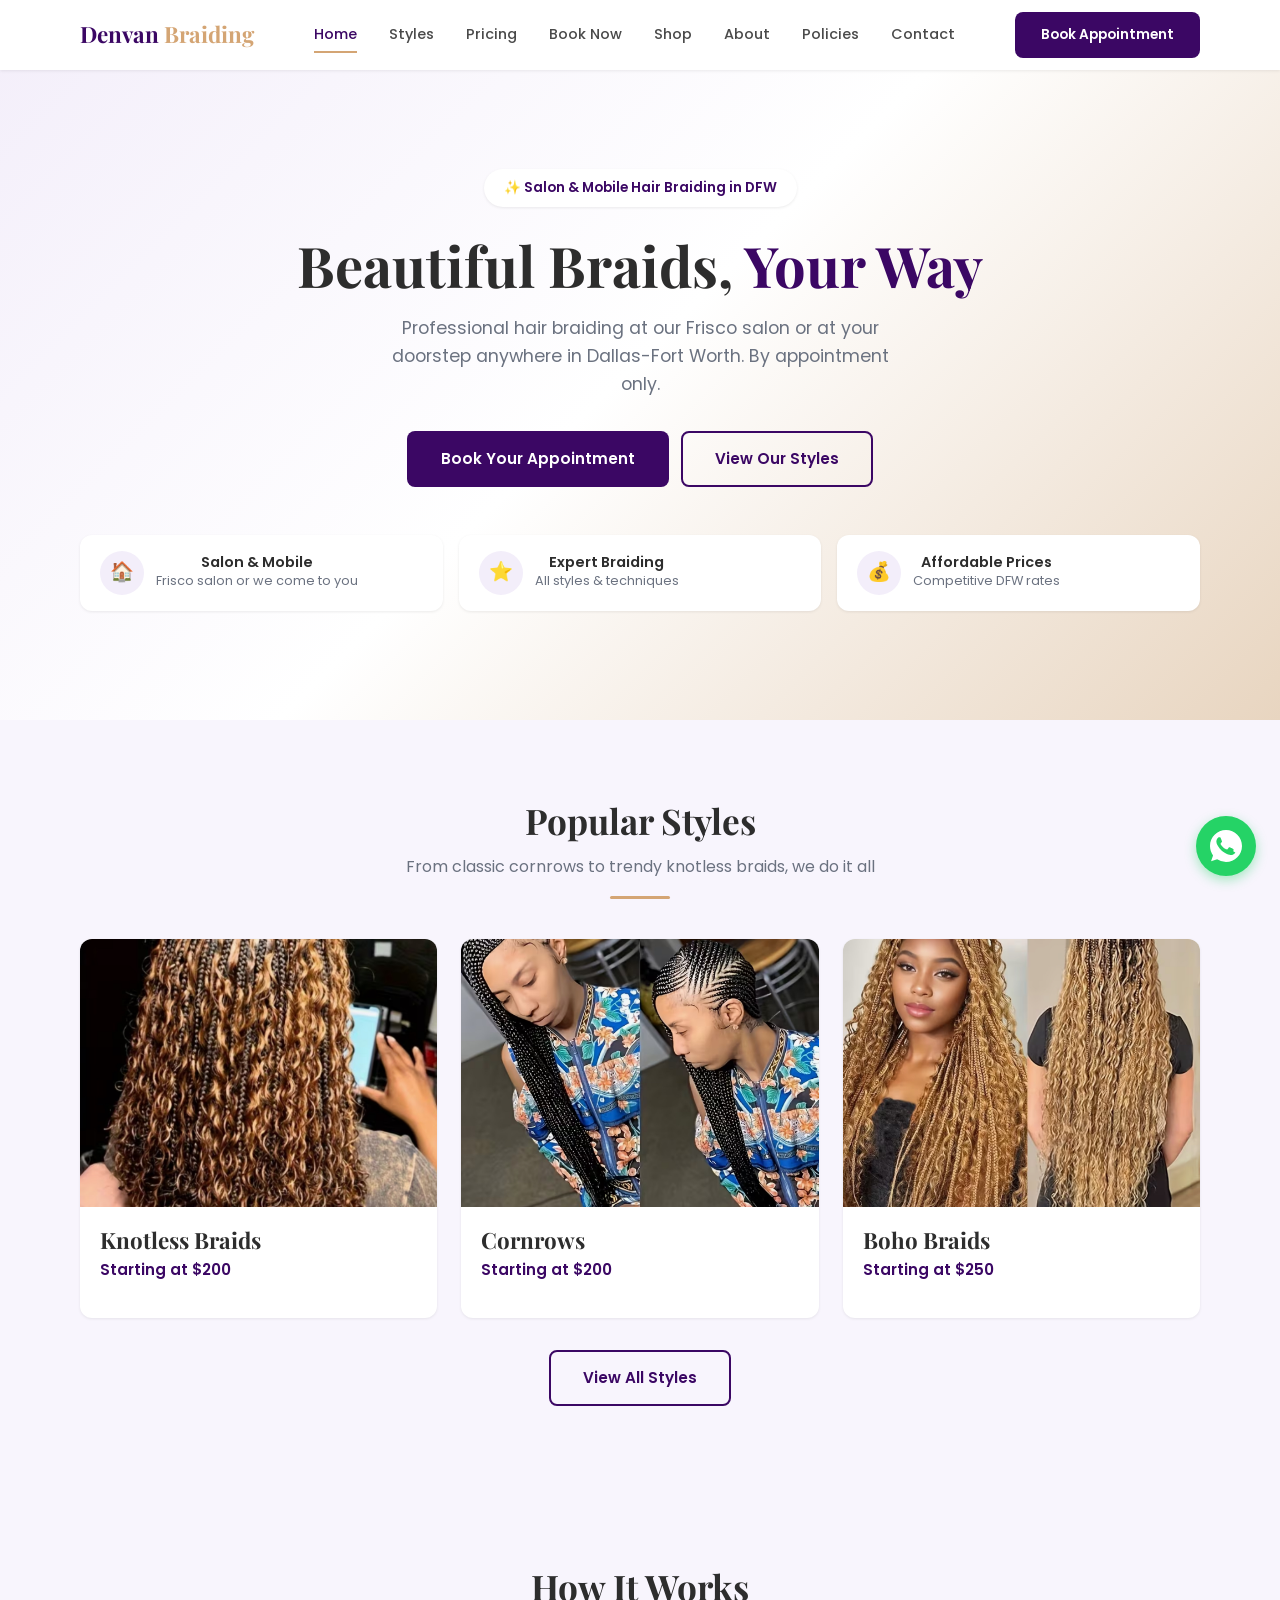
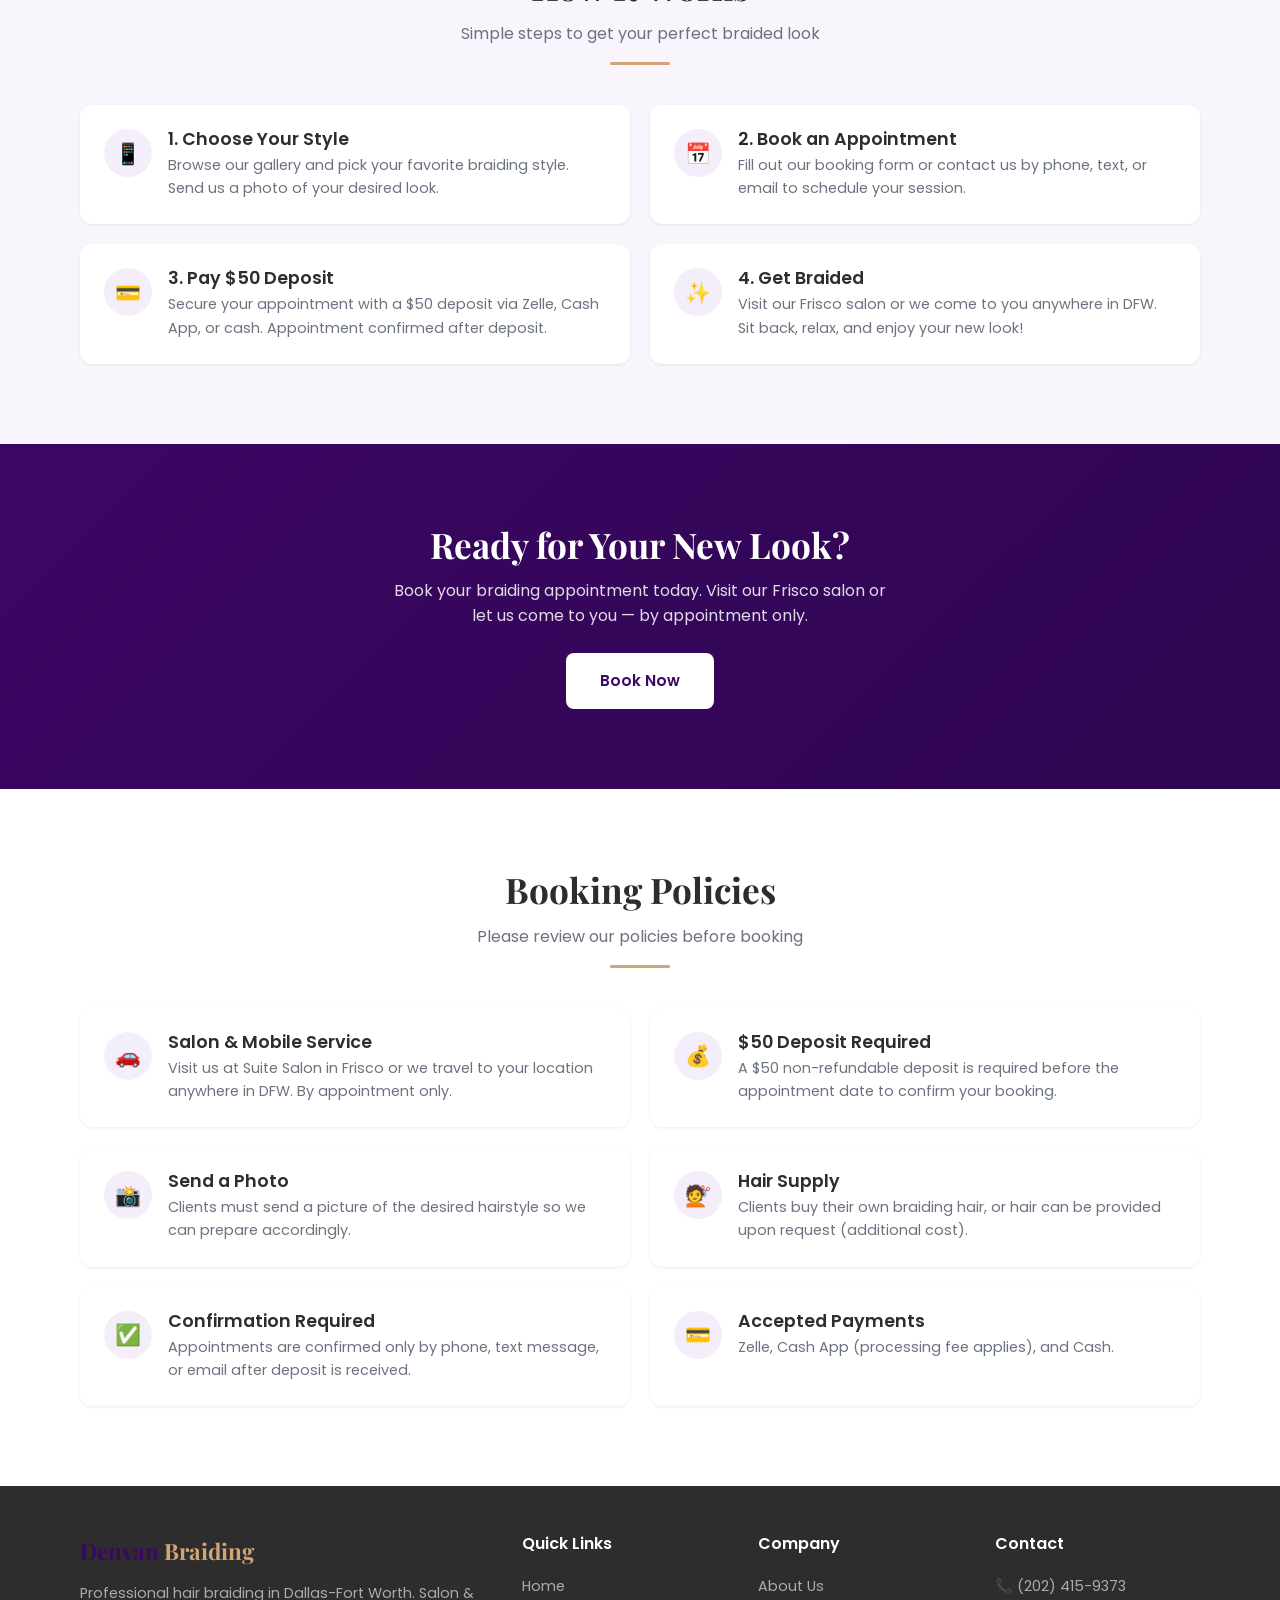
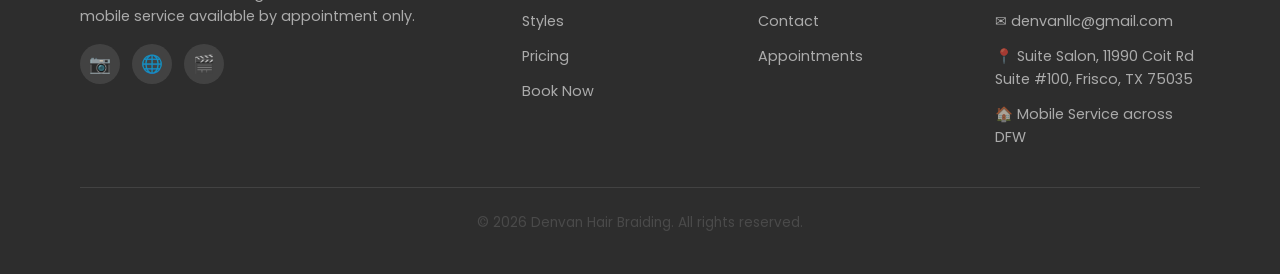
==== commit 62a59287: "Add salon address, update phone number, and reflect dual salon & mobile service - Added Suite Salon " ====
--- a/index.html
+++ b/index.html
@@ -3,10 +3,10 @@
 <head>
   <meta charset="UTF-8">
   <meta name="viewport" content="width=device-width, initial-scale=1.0">
-  <meta name="description" content="Denvan Hair Braiding - Professional mobile hair braiding service in Dallas-Fort Worth. Cornrows, knotless braids, box braids, twists & more. We come to you!">
+  <meta name="description" content="Denvan Hair Braiding - Professional hair braiding in Dallas-Fort Worth. Salon in Frisco &amp; mobile service across DFW. By appointment only. Cornrows, knotless braids, box braids, twists &amp; more.">
   <meta name="keywords" content="hair braiding, mobile braiding, DFW, Dallas, Fort Worth, cornrows, knotless braids, box braids">
-  <meta property="og:title" content="Denvan Hair Braiding - Mobile Braiding in DFW">
-  <meta property="og:description" content="Professional mobile hair braiding service. We travel to your location anywhere in Dallas-Fort Worth.">
+  <meta property="og:title" content="Denvan Hair Braiding - Salon &amp; Mobile Braiding in DFW">
+  <meta property="og:description" content="Professional hair braiding in Dallas-Fort Worth. Salon in Frisco &amp; mobile service. By appointment only.">
   <meta property="og:type" content="website">
   <title>Denvan Hair Braiding | Mobile Hair Braiding in DFW</title>
   <link rel="preconnect" href="https://fonts.googleapis.com">
@@ -56,9 +56,9 @@
   <section class="hero">
     <div class="container">
       <div class="hero-content">
-        <div class="hero-badge">&#x2728; Mobile Hair Braiding in DFW</div>
-        <h1>Beautiful Braids, <span class="highlight">Delivered to You</span></h1>
-        <p>Professional hair braiding at your doorstep. We travel anywhere in Dallas-Fort Worth to give you the perfect look.</p>
+        <div class="hero-badge">&#x2728; Salon &amp; Mobile Hair Braiding in DFW</div>
+        <h1>Beautiful Braids, <span class="highlight">Your Way</span></h1>
+        <p>Professional hair braiding at our Frisco salon or at your doorstep anywhere in Dallas-Fort Worth. By appointment only.</p>
         <div class="hero-buttons">
           <a href="book.html" class="btn btn-primary">Book Your Appointment</a>
           <a href="styles.html" class="btn btn-outline">View Our Styles</a>
@@ -67,8 +67,8 @@
           <div class="hero-feature fade-in">
             <div class="icon">&#x1F3E0;</div>
             <div>
-              <h4>We Come to You</h4>
-              <p>Mobile service across DFW</p>
+              <h4>Salon &amp; Mobile</h4>
+              <p>Frisco salon or we come to you</p>
             </div>
           </div>
           <div class="hero-feature fade-in">
@@ -160,8 +160,8 @@
         <div class="policy-card fade-in">
           <div class="policy-icon">&#x2728;</div>
           <div>
-            <h4>4. We Come to You</h4>
-            <p>We travel to your location anywhere in DFW. Sit back, relax, and enjoy your new look!</p>
+            <h4>4. Get Braided</h4>
+            <p>Visit our Frisco salon or we come to you anywhere in DFW. Sit back, relax, and enjoy your new look!</p>
           </div>
         </div>
       </div>
@@ -172,7 +172,7 @@
   <section class="cta-section">
     <div class="container">
       <h2>Ready for Your New Look?</h2>
-      <p>Book your mobile braiding appointment today and let us bring the salon experience to you.</p>
+      <p>Book your braiding appointment today. Visit our Frisco salon or let us come to you — by appointment only.</p>
       <a href="book.html" class="btn btn-white">Book Now</a>
     </div>
   </section>
@@ -189,8 +189,8 @@
         <div class="policy-card fade-in">
           <div class="policy-icon">&#x1F697;</div>
           <div>
-            <h4>Mobile Service</h4>
-            <p>We travel to your location anywhere in the Dallas-Fort Worth area.</p>
+            <h4>Salon &amp; Mobile Service</h4>
+            <p>Visit us at Suite Salon in Frisco or we travel to your location anywhere in DFW. By appointment only.</p>
           </div>
         </div>
         <div class="policy-card fade-in">
@@ -238,7 +238,7 @@
       <div class="footer-grid">
         <div class="footer-brand">
           <a href="index.html" class="nav-logo">Denvan <span>Braiding</span></a>
-          <p>Professional mobile hair braiding service in Dallas-Fort Worth. We bring beautiful braids to your doorstep.</p>
+          <p>Professional hair braiding in Dallas-Fort Worth. Salon &amp; mobile service available by appointment only.</p>
           <div class="footer-social">
             <a href="#" aria-label="Instagram">&#x1F4F7;</a>
             <a href="#" aria-label="Facebook">&#x1F310;</a>
@@ -265,9 +265,10 @@
         <div>
           <h4>Contact</h4>
           <div class="footer-links">
-            <a href="tel:+1234567890">&#x1F4DE; (123) 456-7890</a>
+            <a href="tel:+12024159373">&#x1F4DE; (202) 415-9373</a>
             <a href="mailto:denvanllc@gmail.com">&#x2709; denvanllc@gmail.com</a>
-            <a>&#x1F4CD; Dallas-Fort Worth, TX</a>
+            <a>&#x1F4CD; Suite Salon, 11990 Coit Rd Suite #100, Frisco, TX 75035</a>
+            <a>&#x1F3E0; Mobile Service across DFW</a>
           </div>
         </div>
       </div>
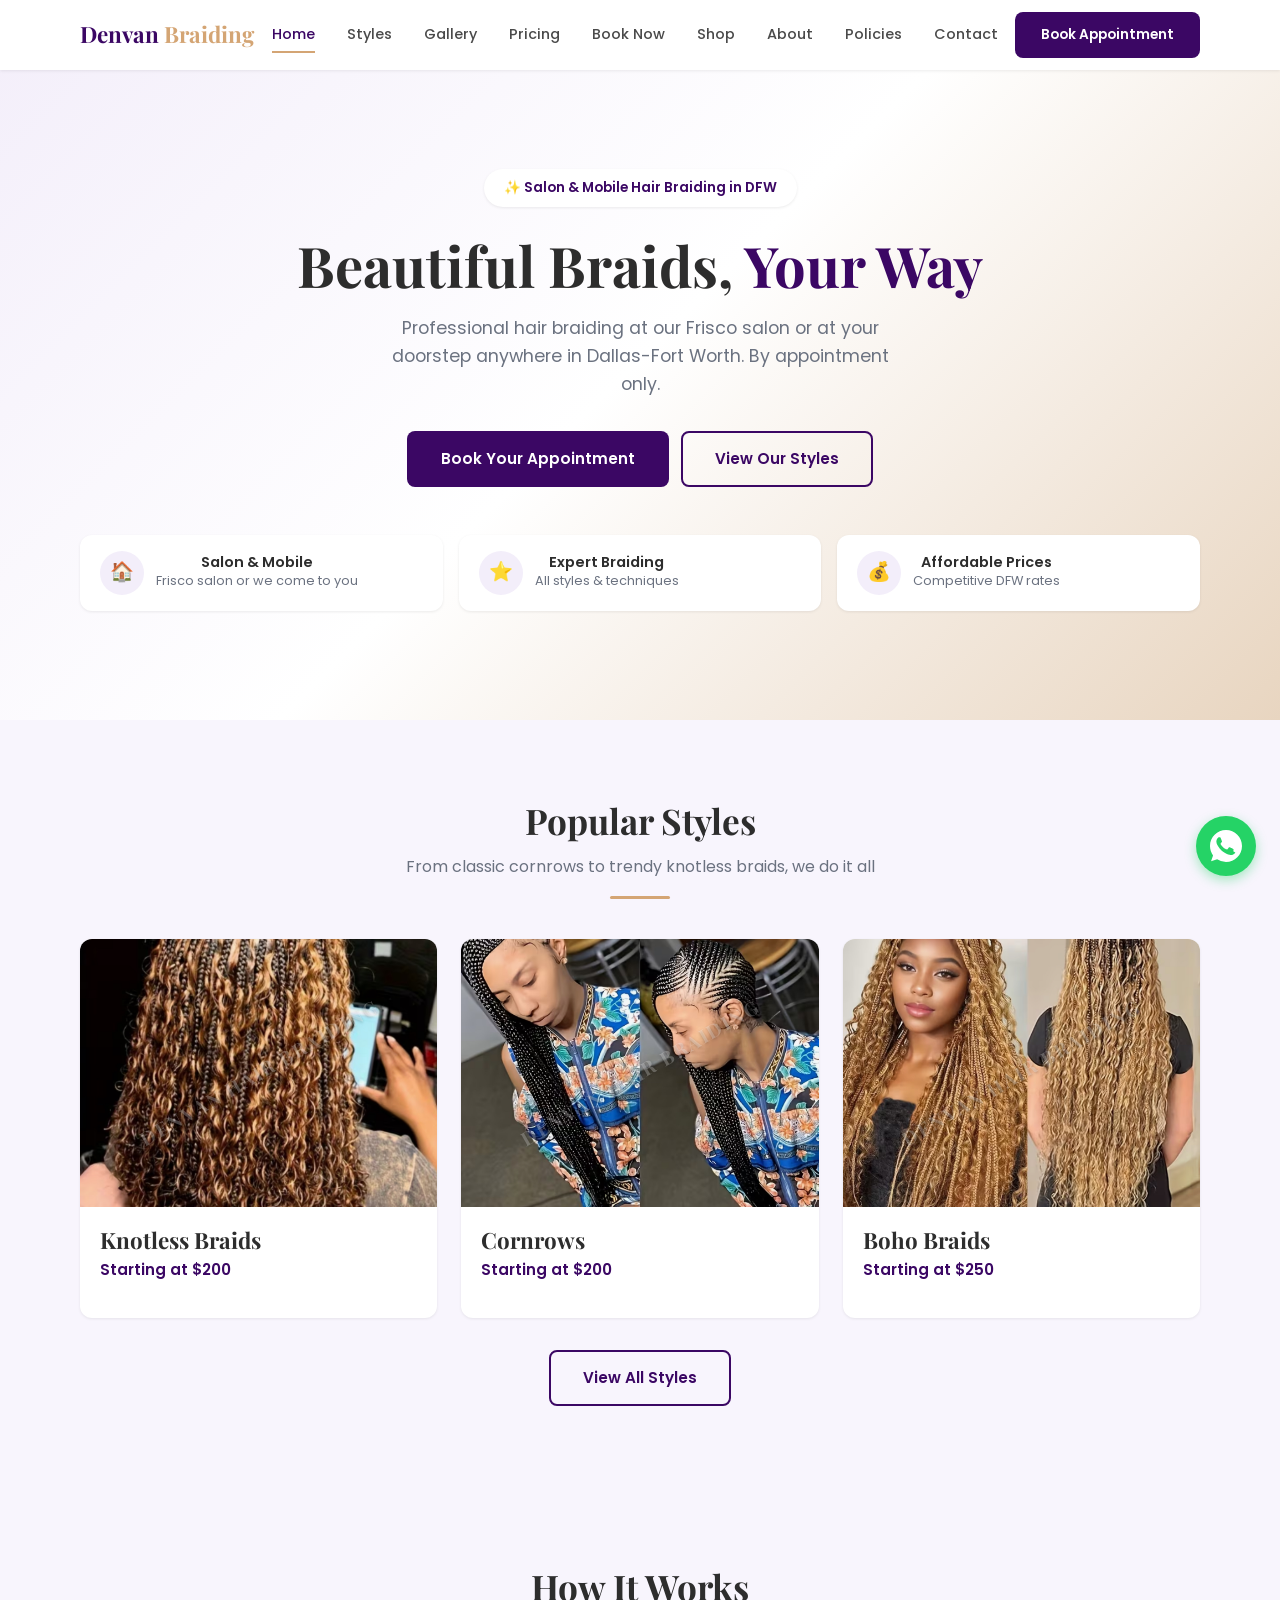
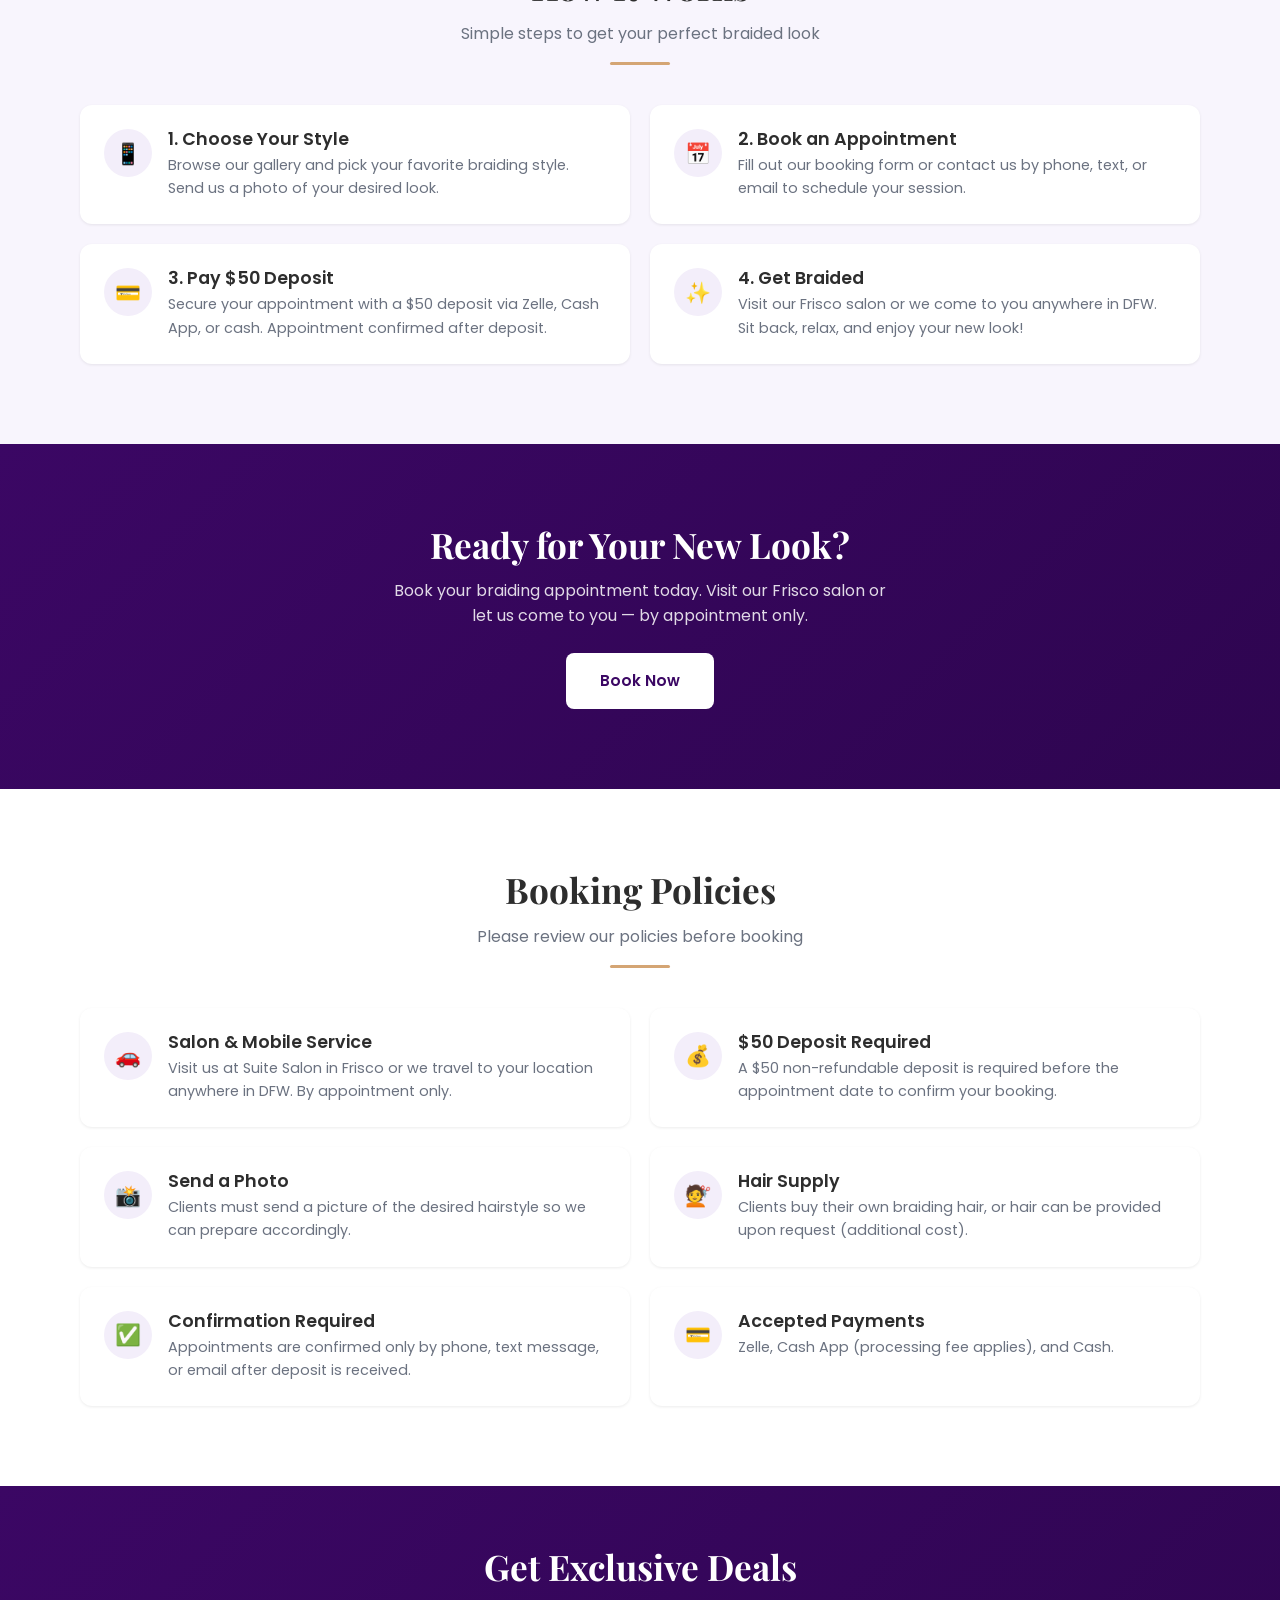
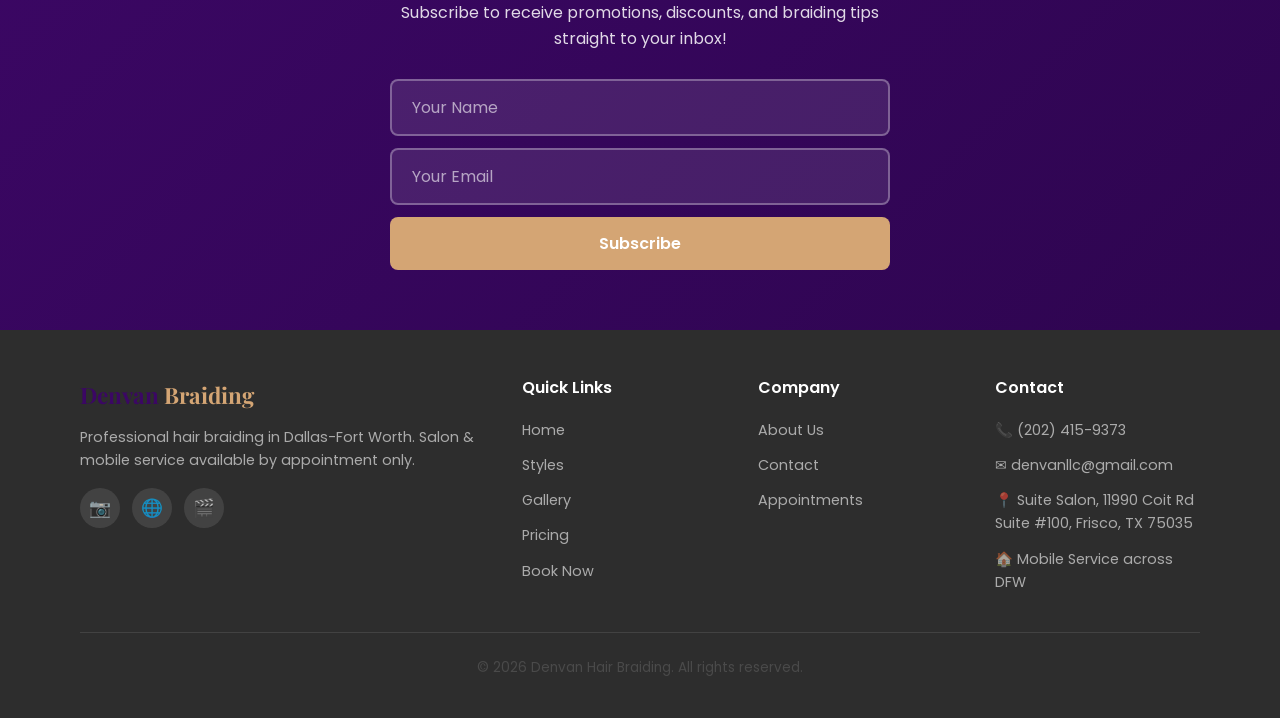
==== commit 58ea30cc: "Add gallery page with 57 photos, image protection, and subscribe form - Create gallery.html with all" ====
--- a/index.html
+++ b/index.html
@@ -23,6 +23,7 @@
       <div class="nav-links">
         <a href="index.html" class="active">Home</a>
         <a href="styles.html">Styles</a>
+        <a href="gallery.html">Gallery</a>
         <a href="pricing.html">Pricing</a>
         <a href="book.html">Book Now</a>
         <a href="shop.html">Shop</a>
@@ -43,6 +44,7 @@
   <div class="mobile-menu">
     <a href="index.html" class="active">Home</a>
     <a href="styles.html">Styles</a>
+    <a href="gallery.html">Gallery</a>
     <a href="pricing.html">Pricing</a>
     <a href="book.html">Book Now</a>
     <a href="shop.html">Shop</a>
@@ -100,21 +102,30 @@
       </div>
       <div class="featured-grid">
         <div class="featured-card fade-in">
-          <img src="images/boho-15.jpeg" alt="Knotless Braids">
+          <div class="protected-image">
+            <img src="images/boho-15.jpeg" alt="Knotless Braids">
+            <div class="watermark"></div>
+          </div>
           <div class="featured-card-body">
             <h3>Knotless Braids</h3>
             <p class="price">Starting at $200</p>
           </div>
         </div>
         <div class="featured-card fade-in">
-          <img src="images/lemonade-1.jpeg" alt="Cornrows">
+          <div class="protected-image">
+            <img src="images/lemonade-1.jpeg" alt="Cornrows">
+            <div class="watermark"></div>
+          </div>
           <div class="featured-card-body">
             <h3>Cornrows</h3>
             <p class="price">Starting at $200</p>
           </div>
         </div>
         <div class="featured-card fade-in">
-          <img src="images/boho-19.jpeg" alt="Boho Braids">
+          <div class="protected-image">
+            <img src="images/boho-19.jpeg" alt="Boho Braids">
+            <div class="watermark"></div>
+          </div>
           <div class="featured-card-body">
             <h3>Boho Braids</h3>
             <p class="price">Starting at $250</p>
@@ -228,6 +239,25 @@
             <p>Zelle, Cash App (processing fee applies), and Cash.</p>
           </div>
         </div>
+      </div>
+    </div>
+  </section>
+
+  <!-- Subscribe Section -->
+  <section class="subscribe-section">
+    <div class="container">
+      <h2>Get Exclusive Deals</h2>
+      <p>Subscribe to receive promotions, discounts, and braiding tips straight to your inbox!</p>
+      <form id="subscribe-form" class="subscribe-form" action="https://formsubmit.co/denvanllc@gmail.com" method="POST">
+        <input type="hidden" name="_subject" value="New Subscriber!">
+        <input type="hidden" name="_captcha" value="false">
+        <input type="hidden" name="_next" value="index.html?subscribed=true">
+        <input type="text" name="name" placeholder="Your Name" required>
+        <input type="email" name="email" placeholder="Your Email" required>
+        <button type="submit" class="btn-subscribe">Subscribe</button>
+      </form>
+      <div class="subscribe-success">
+        <p>&#x2705; You're subscribed! Watch your inbox for exclusive deals.</p>
       </div>
     </div>
   </section>
@@ -250,6 +280,7 @@
           <div class="footer-links">
             <a href="index.html">Home</a>
             <a href="styles.html">Styles</a>
+            <a href="gallery.html">Gallery</a>
             <a href="pricing.html">Pricing</a>
             <a href="book.html">Book Now</a>
           </div>
--- a/css/style.css
+++ b/css/style.css
@@ -1499,6 +1499,19 @@
   .gallery-photos {
     grid-template-columns: repeat(3, 1fr);
   }
+
+  .gallery-grid {
+    grid-template-columns: repeat(3, 1fr);
+  }
+
+  .subscribe-form {
+    flex-direction: row;
+  }
+
+  .subscribe-form input[type="text"],
+  .subscribe-form input[type="email"] {
+    flex: 1;
+  }
 }
 
 /* Desktop (1024px+) */
@@ -1561,6 +1574,10 @@
 
   .cta-section {
     padding: 80px 0;
+  }
+
+  .gallery-grid {
+    grid-template-columns: repeat(4, 1fr);
   }
 }
 
@@ -1949,6 +1966,302 @@
   transform: translateX(0);
 }
 
+/* ---------- Gallery Page ---------- */
+.gallery-grid {
+  display: grid;
+  grid-template-columns: repeat(2, 1fr);
+  gap: 16px;
+}
+
+.gallery-card {
+  position: relative;
+  border-radius: var(--radius-md);
+  overflow: hidden;
+  box-shadow: var(--shadow-sm);
+  background: var(--white);
+  transition: all var(--transition);
+}
+
+.gallery-card:hover {
+  transform: translateY(-4px);
+  box-shadow: var(--shadow-lg);
+}
+
+.gallery-card-image {
+  position: relative;
+  overflow: hidden;
+  cursor: pointer;
+}
+
+.gallery-card-image img {
+  width: 100%;
+  aspect-ratio: 3/4;
+  object-fit: cover;
+  transition: transform var(--transition);
+  user-select: none;
+  -webkit-user-select: none;
+  -webkit-user-drag: none;
+  pointer-events: none;
+}
+
+.gallery-card:hover .gallery-card-image img {
+  transform: scale(1.05);
+}
+
+.gallery-card-actions {
+  position: absolute;
+  inset: 0;
+  background: rgba(0, 0, 0, 0.4);
+  display: flex;
+  flex-direction: column;
+  align-items: center;
+  justify-content: center;
+  gap: 12px;
+  opacity: 0;
+  transition: opacity var(--transition);
+}
+
+.gallery-card-image:hover .gallery-card-actions {
+  opacity: 1;
+}
+
+.gallery-card-actions .btn-view {
+  background: rgba(255, 255, 255, 0.9);
+  color: var(--dark);
+  padding: 8px 16px;
+  border-radius: 50px;
+  font-size: 0.8rem;
+  font-weight: 600;
+  border: none;
+  cursor: pointer;
+  transition: all var(--transition);
+}
+
+.gallery-card-actions .btn-view:hover {
+  background: var(--white);
+  transform: scale(1.05);
+}
+
+.gallery-card-actions .btn-send {
+  background: #25D366;
+  color: var(--white);
+  padding: 8px 16px;
+  border-radius: 50px;
+  font-size: 0.8rem;
+  font-weight: 600;
+  border: none;
+  cursor: pointer;
+  display: inline-flex;
+  align-items: center;
+  gap: 6px;
+  transition: all var(--transition);
+  text-decoration: none;
+}
+
+.gallery-card-actions .btn-send:hover {
+  background: #1DA851;
+  transform: scale(1.05);
+}
+
+.gallery-card-body {
+  padding: 12px 16px;
+}
+
+.gallery-card-body h4 {
+  font-family: var(--font-body);
+  font-size: 0.9rem;
+  font-weight: 600;
+  margin-bottom: 0;
+}
+
+/* ---------- Watermark Overlay ---------- */
+.watermark {
+  position: absolute;
+  inset: 0;
+  display: flex;
+  align-items: center;
+  justify-content: center;
+  pointer-events: none;
+  z-index: 2;
+  overflow: hidden;
+}
+
+.watermark::before {
+  content: 'Denvan Hair Braiding';
+  font-family: var(--font-heading);
+  font-size: 1.2rem;
+  font-weight: 700;
+  color: rgba(255, 255, 255, 0.25);
+  transform: rotate(-30deg);
+  white-space: nowrap;
+  letter-spacing: 2px;
+  text-transform: uppercase;
+  text-shadow: 0 1px 3px rgba(0, 0, 0, 0.2);
+}
+
+/* ---------- Image Protection ---------- */
+.protected-image {
+  position: relative;
+  overflow: hidden;
+  -webkit-touch-callout: none;
+}
+
+.protected-image img {
+  user-select: none;
+  -webkit-user-select: none;
+  -webkit-user-drag: none;
+  pointer-events: none;
+}
+
+/* ---------- Print Protection ---------- */
+@media print {
+  body * {
+    display: none !important;
+  }
+  body::after {
+    content: 'Printing is disabled. Visit denvanbraiding.com to view our styles.';
+    display: block !important;
+    text-align: center;
+    font-size: 24px;
+    padding: 100px 20px;
+    font-family: sans-serif;
+    color: #333;
+  }
+}
+
+/* ---------- Toast Notification ---------- */
+.toast {
+  position: fixed;
+  bottom: 100px;
+  left: 50%;
+  transform: translateX(-50%) translateY(20px);
+  background: var(--dark);
+  color: var(--white);
+  padding: 14px 28px;
+  border-radius: 50px;
+  font-size: 0.9rem;
+  font-weight: 500;
+  box-shadow: var(--shadow-lg);
+  z-index: 3000;
+  opacity: 0;
+  transition: all 0.3s ease;
+  pointer-events: none;
+  white-space: nowrap;
+  max-width: 90vw;
+  text-align: center;
+}
+
+.toast.show {
+  opacity: 1;
+  transform: translateX(-50%) translateY(0);
+}
+
+/* ---------- Subscribe Section ---------- */
+.subscribe-section {
+  background: linear-gradient(135deg, var(--primary) 0%, var(--primary-dark) 100%);
+  padding: 60px 0;
+  text-align: center;
+  color: var(--white);
+}
+
+.subscribe-section h2 {
+  color: var(--white);
+  margin-bottom: 12px;
+}
+
+.subscribe-section p {
+  color: rgba(255, 255, 255, 0.85);
+  max-width: 500px;
+  margin: 0 auto 28px;
+}
+
+.subscribe-form {
+  display: flex;
+  flex-direction: column;
+  gap: 12px;
+  max-width: 500px;
+  margin: 0 auto;
+}
+
+.subscribe-form input[type="text"],
+.subscribe-form input[type="email"] {
+  padding: 14px 20px;
+  border: 2px solid rgba(255, 255, 255, 0.3);
+  border-radius: var(--radius-sm);
+  font-size: 1rem;
+  background: rgba(255, 255, 255, 0.1);
+  color: var(--white);
+  transition: border-color var(--transition);
+}
+
+.subscribe-form input::placeholder {
+  color: rgba(255, 255, 255, 0.6);
+}
+
+.subscribe-form input:focus {
+  outline: none;
+  border-color: var(--secondary);
+  background: rgba(255, 255, 255, 0.15);
+}
+
+.subscribe-form .btn-subscribe {
+  padding: 14px 32px;
+  background: var(--secondary);
+  color: var(--white);
+  border: none;
+  border-radius: var(--radius-sm);
+  font-size: 1rem;
+  font-weight: 600;
+  cursor: pointer;
+  transition: all var(--transition);
+}
+
+.subscribe-form .btn-subscribe:hover {
+  background: #C4915F;
+  transform: translateY(-2px);
+  box-shadow: var(--shadow-md);
+}
+
+.subscribe-success {
+  display: none;
+  color: var(--white);
+  font-size: 1.1rem;
+  font-weight: 500;
+}
+
+.subscribe-success.show {
+  display: block;
+}
+
+/* ---------- Lightbox Send Button ---------- */
+.lightbox-actions {
+  margin-top: 16px;
+  display: flex;
+  justify-content: center;
+  gap: 12px;
+}
+
+.lightbox-actions .btn-send {
+  background: #25D366;
+  color: var(--white);
+  padding: 10px 24px;
+  border-radius: 50px;
+  font-size: 0.9rem;
+  font-weight: 600;
+  border: none;
+  cursor: pointer;
+  display: inline-flex;
+  align-items: center;
+  gap: 8px;
+  transition: all var(--transition);
+  text-decoration: none;
+}
+
+.lightbox-actions .btn-send:hover {
+  background: #1DA851;
+  transform: scale(1.05);
+}
+
 /* Large Desktop (1280px+) */
 @media (min-width: 1280px) {
   .container {
@@ -1958,4 +2271,8 @@
   .styles-grid {
     grid-template-columns: repeat(4, 1fr);
   }
-}
+
+  .gallery-grid {
+    grid-template-columns: repeat(5, 1fr);
+  }
+}
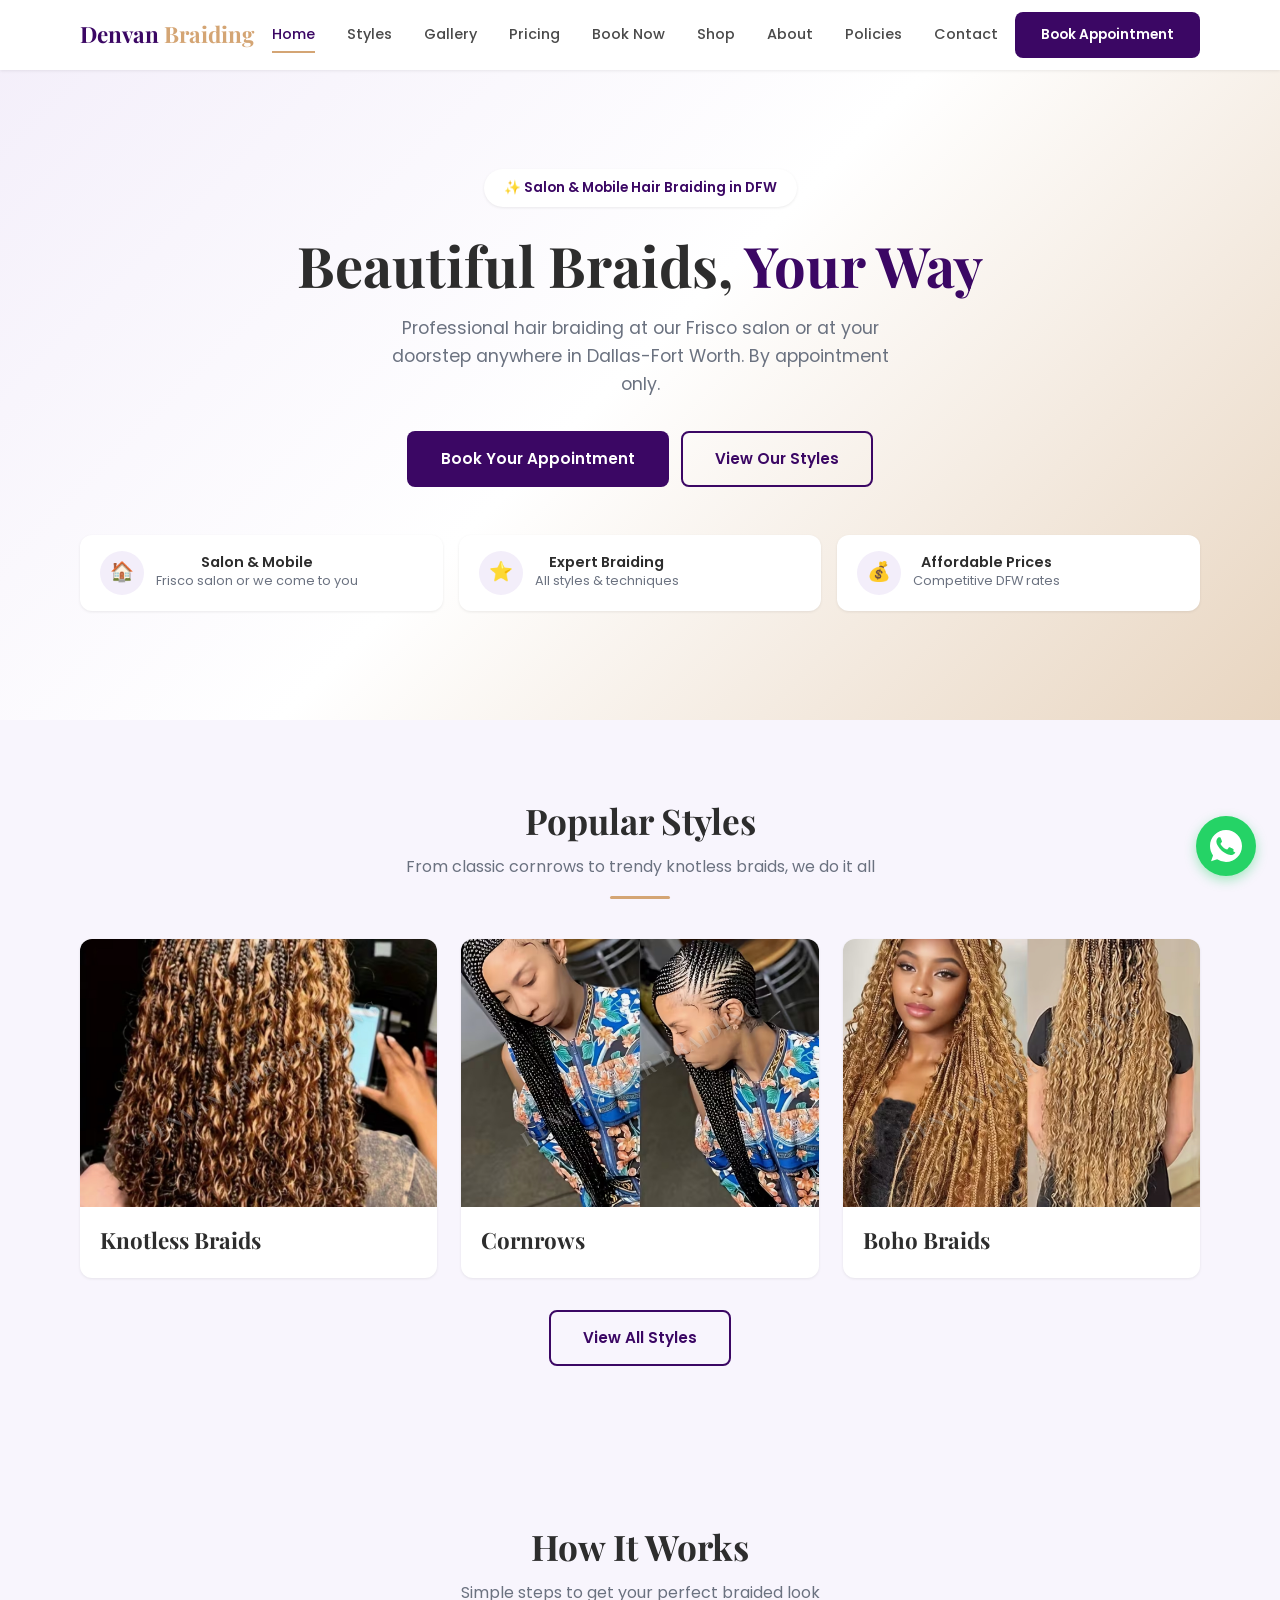
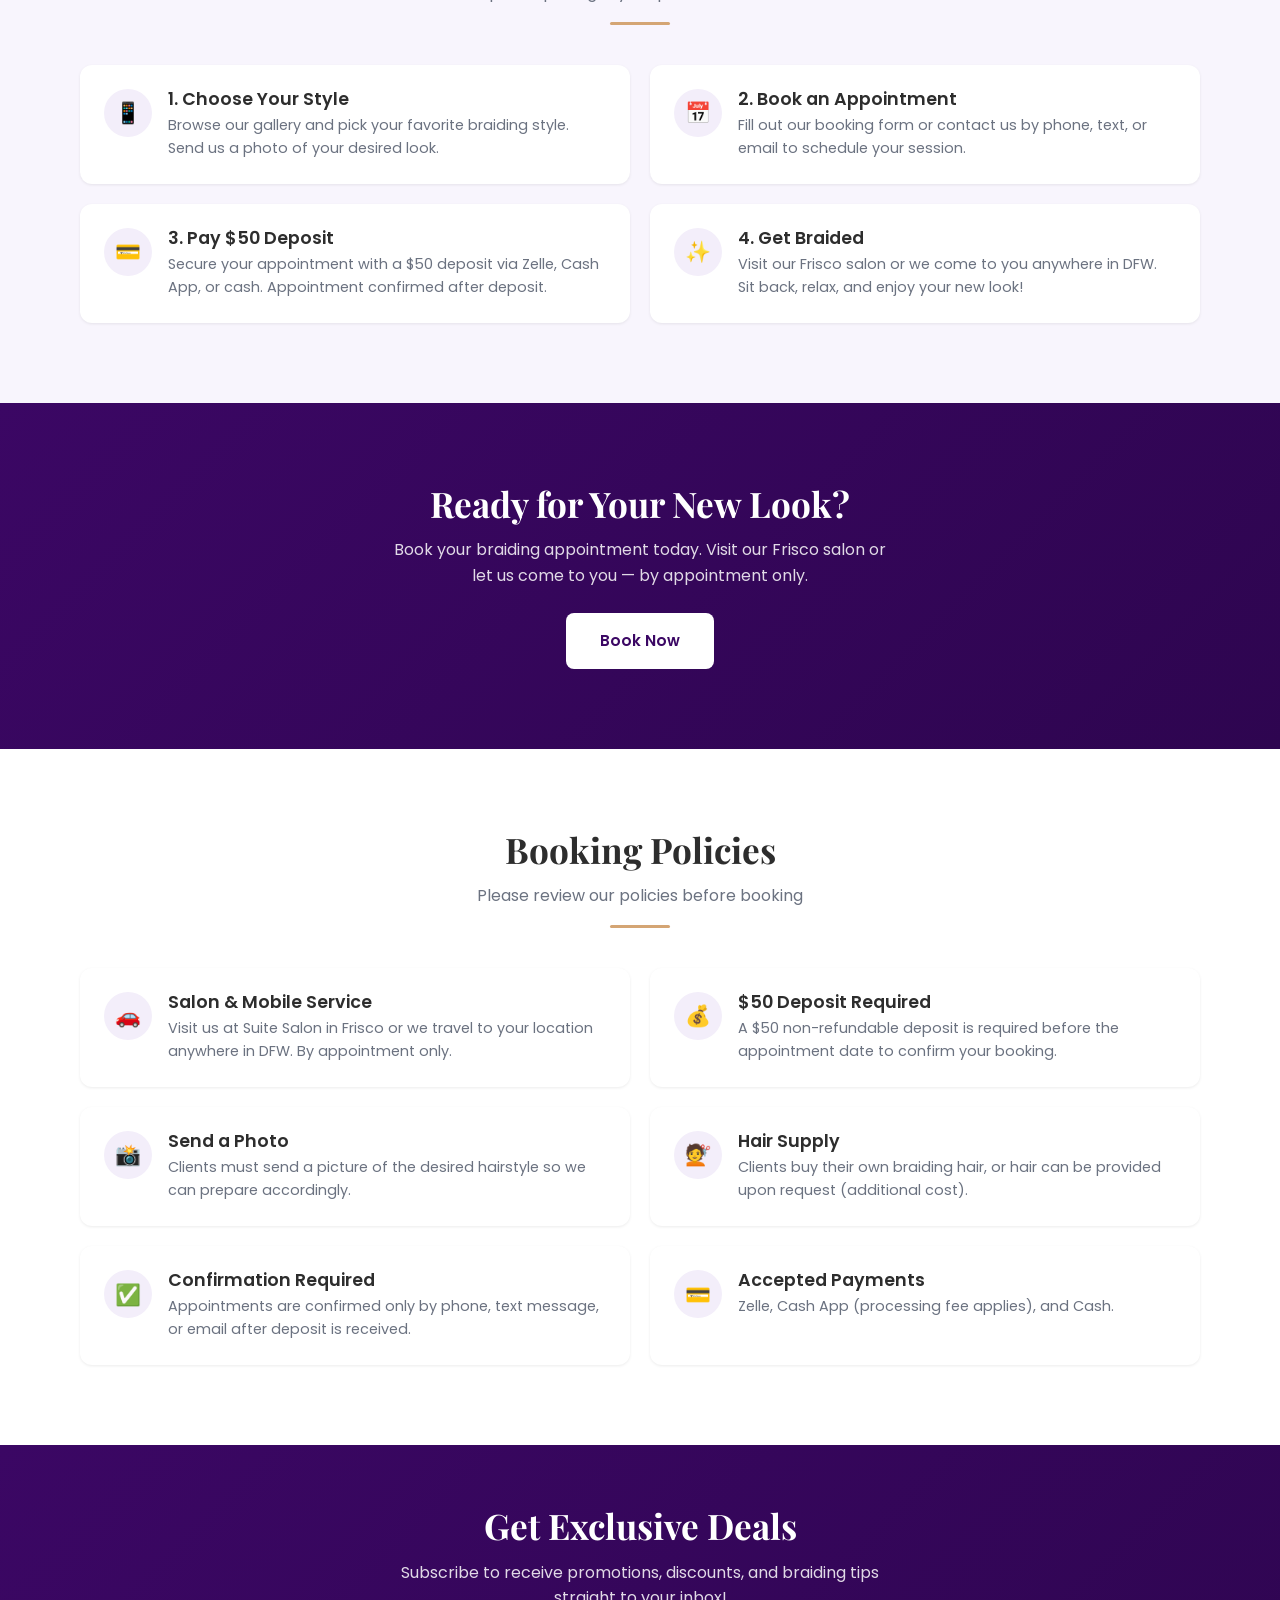
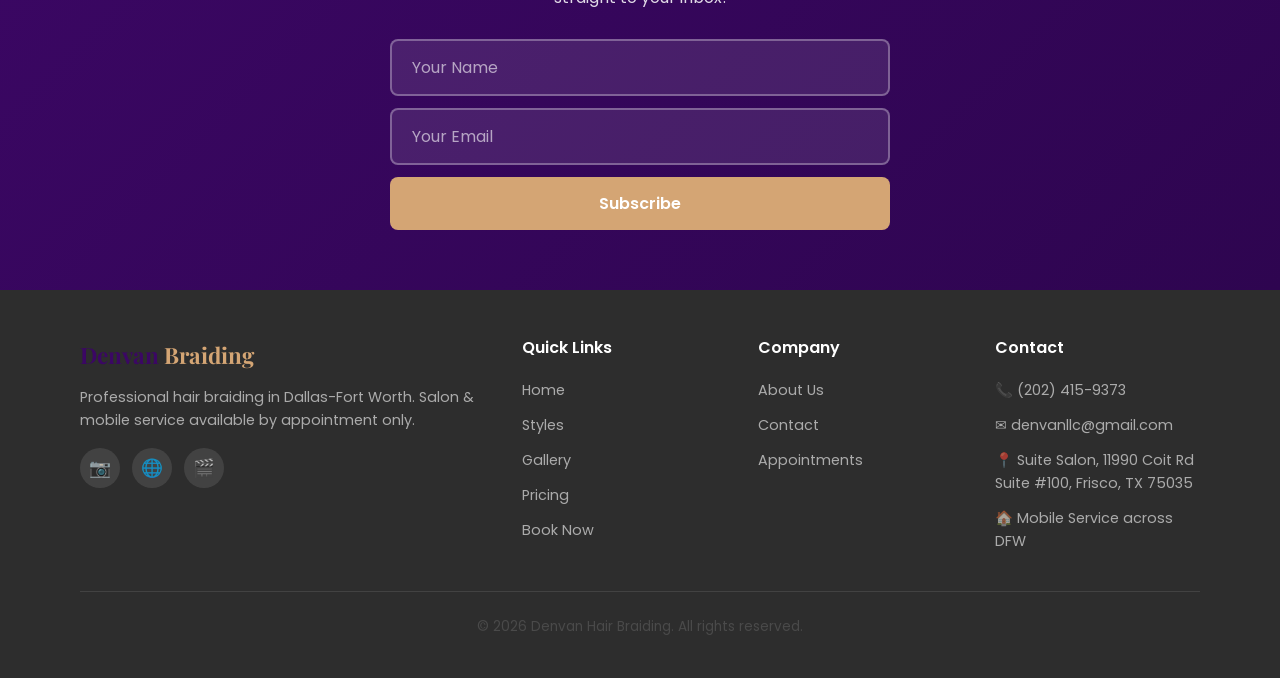
==== commit 0e12d0ee: "Redesign gallery for higher bookings, add PRICING.md, remove site prices - Redesign gallery: curated" ====
--- a/index.html
+++ b/index.html
@@ -108,7 +108,6 @@
           </div>
           <div class="featured-card-body">
             <h3>Knotless Braids</h3>
-            <p class="price">Starting at $200</p>
           </div>
         </div>
         <div class="featured-card fade-in">
@@ -118,7 +117,6 @@
           </div>
           <div class="featured-card-body">
             <h3>Cornrows</h3>
-            <p class="price">Starting at $200</p>
           </div>
         </div>
         <div class="featured-card fade-in">
@@ -128,7 +126,6 @@
           </div>
           <div class="featured-card-body">
             <h3>Boho Braids</h3>
-            <p class="price">Starting at $250</p>
           </div>
         </div>
       </div>
--- a/css/style.css
+++ b/css/style.css
@@ -1500,12 +1500,20 @@
     grid-template-columns: repeat(3, 1fr);
   }
 
+  .trust-bar {
+    grid-template-columns: repeat(4, 1fr);
+  }
+
   .gallery-grid {
     grid-template-columns: repeat(3, 1fr);
   }
 
   .subscribe-form {
     flex-direction: row;
+  }
+
+  .testimonials-row {
+    grid-template-columns: repeat(2, 1fr);
   }
 
   .subscribe-form input[type="text"],
@@ -1966,6 +1974,114 @@
   transform: translateX(0);
 }
 
+/* ---------- Trust Signals ---------- */
+.trust-bar {
+  display: grid;
+  grid-template-columns: repeat(2, 1fr);
+  gap: 16px;
+  margin-bottom: 32px;
+}
+
+.trust-item {
+  text-align: center;
+  padding: 20px 12px;
+  background: var(--white);
+  border-radius: var(--radius-md);
+  box-shadow: var(--shadow-sm);
+}
+
+.trust-item .trust-icon {
+  font-size: 1.6rem;
+  margin-bottom: 6px;
+}
+
+.trust-item h4 {
+  font-family: var(--font-body);
+  font-size: 1.1rem;
+  font-weight: 700;
+  color: var(--primary);
+  margin-bottom: 2px;
+}
+
+.trust-item p {
+  font-size: 0.8rem;
+  color: var(--gray);
+  margin: 0;
+}
+
+/* ---------- Testimonials ---------- */
+.testimonials-row {
+  display: grid;
+  grid-template-columns: 1fr;
+  gap: 16px;
+  margin-top: 24px;
+}
+
+.testimonial-card {
+  background: var(--white);
+  border-radius: var(--radius-md);
+  padding: 20px;
+  box-shadow: var(--shadow-sm);
+  border-left: 3px solid var(--secondary);
+}
+
+.testimonial-card p {
+  font-size: 0.9rem;
+  font-style: italic;
+  color: var(--dark-soft);
+  margin-bottom: 8px;
+}
+
+.testimonial-card .testimonial-name {
+  font-size: 0.8rem;
+  font-weight: 600;
+  color: var(--primary);
+  margin: 0;
+  font-style: normal;
+}
+
+/* ---------- Gallery Instruction ---------- */
+.gallery-instruction {
+  text-align: center;
+  padding: 20px 24px;
+  background: var(--accent);
+  border-radius: var(--radius-md);
+  margin-bottom: 40px;
+  font-size: 1.05rem;
+  font-weight: 500;
+  color: var(--primary);
+}
+
+/* ---------- Gallery Category Section ---------- */
+.gallery-category {
+  margin-bottom: 48px;
+}
+
+.gallery-category-header {
+  display: flex;
+  align-items: baseline;
+  gap: 12px;
+  margin-bottom: 20px;
+  padding-bottom: 12px;
+  border-bottom: 2px solid var(--secondary);
+}
+
+.gallery-category-header h3 {
+  font-size: 1.4rem;
+  margin: 0;
+}
+
+.gallery-category-header .starting-price {
+  font-family: var(--font-body);
+  font-size: 0.95rem;
+  font-weight: 600;
+  color: var(--primary);
+  background: var(--accent);
+  padding: 4px 14px;
+  border-radius: 50px;
+  white-space: nowrap;
+}
+
 /* ---------- Gallery Page ---------- */
 .gallery-grid {
   display: grid;
@@ -2021,6 +2137,17 @@
   transition: opacity var(--transition);
 }
 
+/* Always show actions on mobile (touch devices) */
+@media (hover: none) {
+  .gallery-card-actions {
+    opacity: 1;
+    background: linear-gradient(transparent 40%, rgba(0,0,0,0.6) 100%);
+    justify-content: flex-end;
+    padding-bottom: 16px;
+  }
+  .gallery-card-actions .btn-view { display: none; }
+}
+
 .gallery-card-image:hover .gallery-card-actions {
   opacity: 1;
 }
@@ -2028,9 +2155,9 @@
 .gallery-card-actions .btn-view {
   background: rgba(255, 255, 255, 0.9);
   color: var(--dark);
-  padding: 8px 16px;
+  padding: 10px 20px;
   border-radius: 50px;
-  font-size: 0.8rem;
+  font-size: 0.85rem;
   font-weight: 600;
   border: none;
   cursor: pointer;
@@ -2045,9 +2172,9 @@
 .gallery-card-actions .btn-send {
   background: #25D366;
   color: var(--white);
-  padding: 8px 16px;
+  padding: 12px 22px;
   border-radius: 50px;
-  font-size: 0.8rem;
+  font-size: 0.9rem;
   font-weight: 600;
   border: none;
   cursor: pointer;
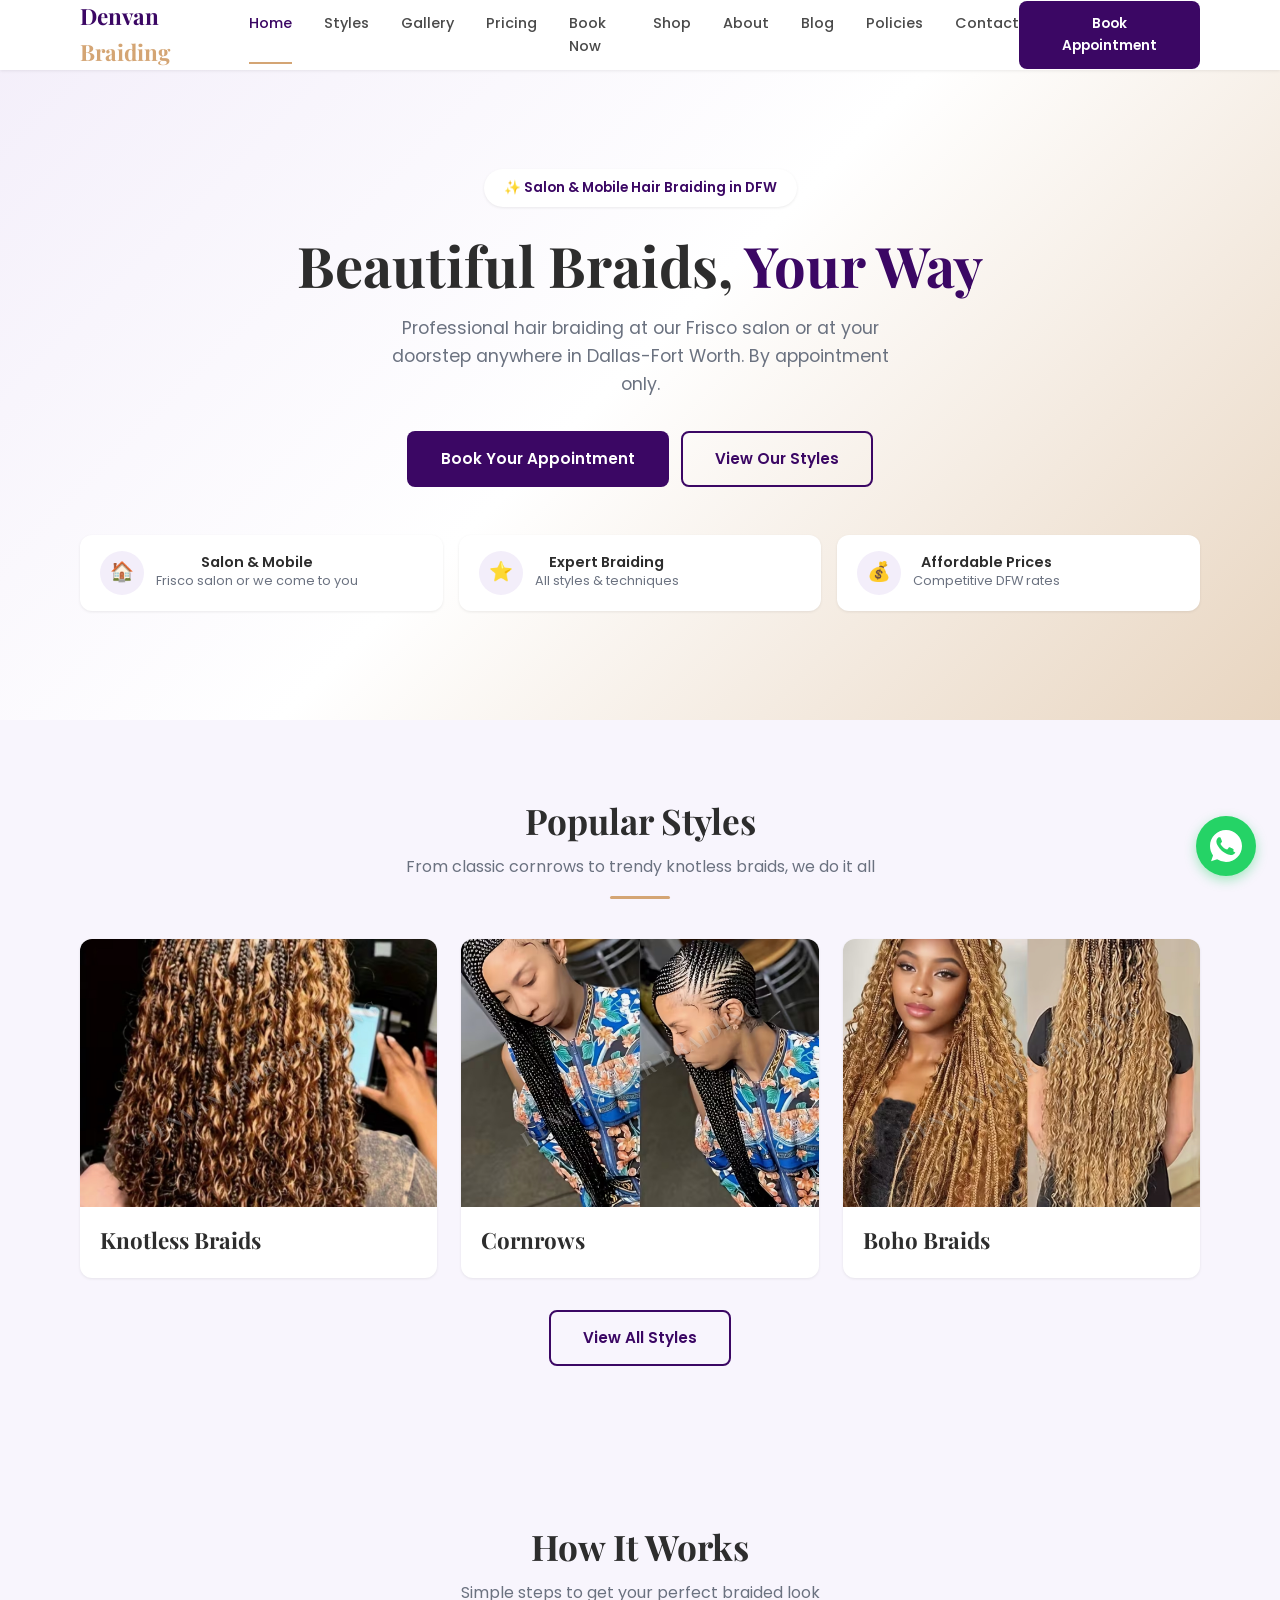
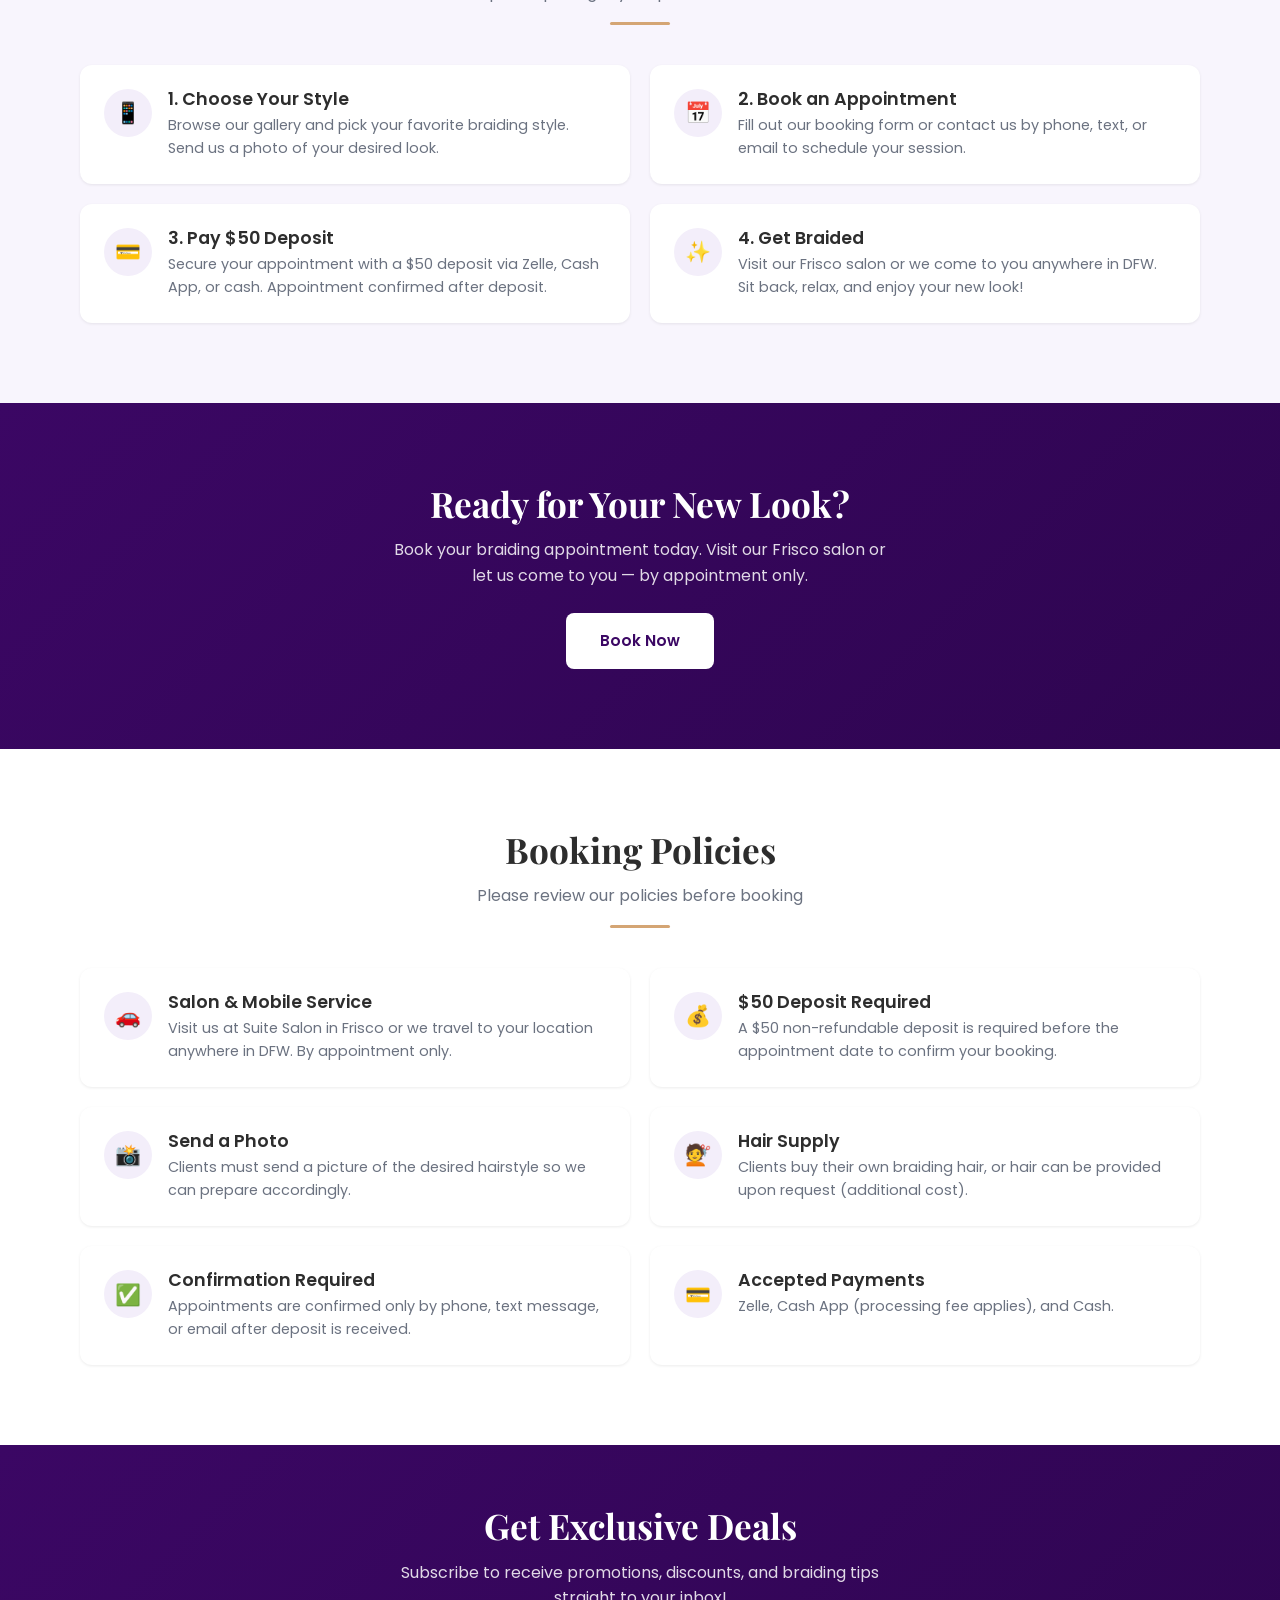
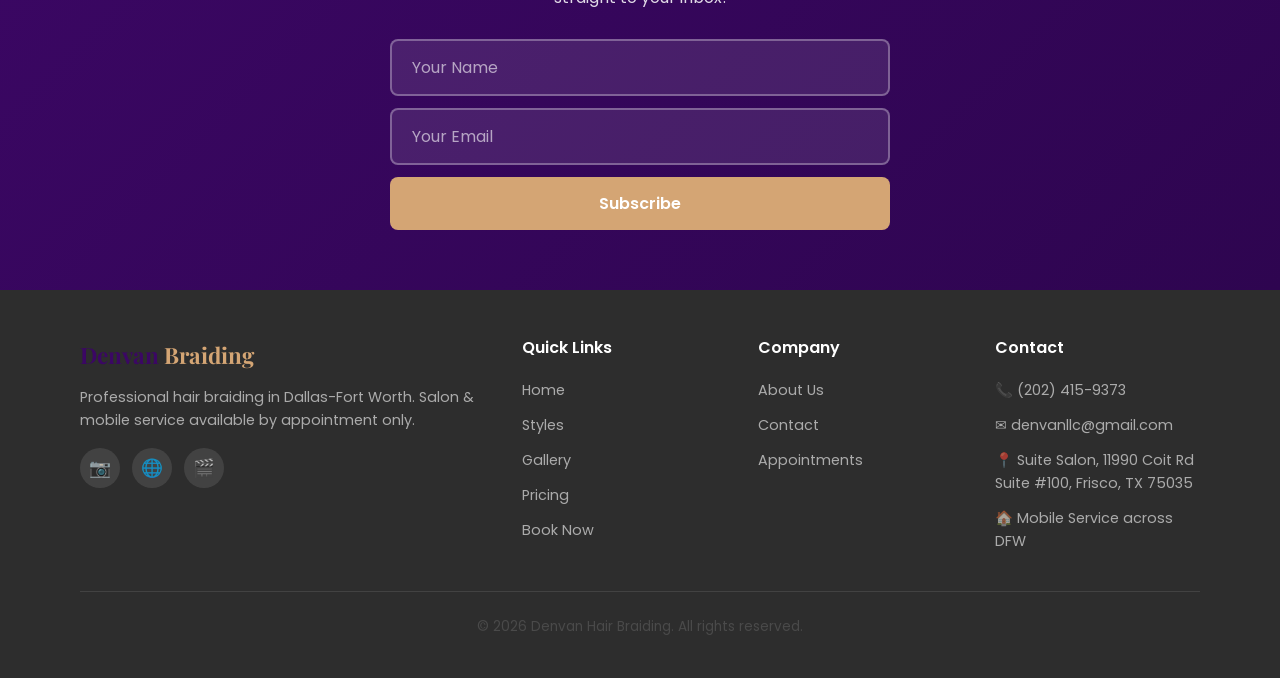
==== commit 7417009d: "Add blog page and expand gallery to 13 categories - Create blog.html with 16 braiding style guides (" ====
--- a/index.html
+++ b/index.html
@@ -28,6 +28,7 @@
         <a href="book.html">Book Now</a>
         <a href="shop.html">Shop</a>
         <a href="about.html">About</a>
+        <a href="blog.html">Blog</a>
         <a href="policy.html">Policies</a>
         <a href="contact.html">Contact</a>
       </div>
@@ -49,6 +50,7 @@
     <a href="book.html">Book Now</a>
     <a href="shop.html">Shop</a>
     <a href="about.html">About</a>
+    <a href="blog.html">Blog</a>
     <a href="policy.html">Policies</a>
     <a href="contact.html">Contact</a>
     <a href="book.html" class="btn btn-primary">Book Appointment</a>
--- a/css/style.css
+++ b/css/style.css
@@ -2052,6 +2052,32 @@
   color: var(--primary);
 }
 
+/* ---------- Placeholder Image Card ---------- */
+.placeholder-image {
+  width: 100%;
+  aspect-ratio: 3/4;
+  background: linear-gradient(135deg, var(--primary) 0%, #5B2D8E 50%, var(--secondary) 100%);
+  display: flex;
+  flex-direction: column;
+  align-items: center;
+  justify-content: center;
+  color: var(--white);
+  text-align: center;
+  padding: 20px;
+}
+
+.placeholder-image span {
+  font-family: var(--font-heading);
+  font-size: 1.2rem;
+  font-weight: 600;
+  margin-bottom: 8px;
+}
+
+.placeholder-image small {
+  font-size: 0.8rem;
+  opacity: 0.7;
+}
+
 /* ---------- Gallery Category Section ---------- */
 .gallery-category {
   margin-bottom: 48px;
@@ -2060,6 +2086,7 @@
 .gallery-category-header {
   display: flex;
   align-items: baseline;
+  flex-wrap: wrap;
   gap: 12px;
   margin-bottom: 20px;
   padding-bottom: 12px;
@@ -2389,6 +2416,149 @@
   transform: scale(1.05);
 }
 
+/* ---------- Blog Styles ---------- */
+.blog-grid {
+  display: flex;
+  flex-direction: column;
+  gap: 48px;
+}
+
+.blog-post {
+  display: grid;
+  grid-template-columns: 1fr;
+  gap: 24px;
+  background: var(--white);
+  border-radius: var(--radius-lg);
+  overflow: hidden;
+  box-shadow: var(--shadow-sm);
+  transition: box-shadow var(--transition);
+}
+
+.blog-post:hover {
+  box-shadow: var(--shadow-md);
+}
+
+.blog-post-image {
+  overflow: hidden;
+}
+
+.blog-post-image img {
+  width: 100%;
+  aspect-ratio: 4/3;
+  object-fit: cover;
+  user-select: none;
+  -webkit-user-select: none;
+  -webkit-user-drag: none;
+  pointer-events: none;
+}
+
+.blog-post-content {
+  padding: 24px;
+}
+
+.blog-post-content h2 {
+  font-size: 1.5rem;
+  margin-bottom: 12px;
+  color: var(--primary);
+}
+
+.blog-meta {
+  display: flex;
+  flex-wrap: wrap;
+  gap: 12px;
+  margin-bottom: 16px;
+}
+
+.blog-meta span {
+  background: var(--light);
+  padding: 6px 14px;
+  border-radius: 50px;
+  font-size: 0.8rem;
+  font-weight: 500;
+  color: var(--dark);
+  white-space: nowrap;
+}
+
+.blog-post-content p {
+  color: var(--text-light);
+  line-height: 1.7;
+  margin-bottom: 12px;
+}
+
+.blog-post-content h4 {
+  font-family: var(--font-body);
+  font-size: 1rem;
+  font-weight: 600;
+  margin-top: 16px;
+  margin-bottom: 8px;
+  color: var(--dark);
+}
+
+.blog-post-content ul {
+  list-style: none;
+  padding: 0;
+  margin-bottom: 12px;
+}
+
+.blog-post-content ul li {
+  padding: 4px 0 4px 20px;
+  position: relative;
+  color: var(--text-light);
+  font-size: 0.95rem;
+  line-height: 1.6;
+}
+
+.blog-post-content ul li::before {
+  content: '\2713';
+  position: absolute;
+  left: 0;
+  color: var(--secondary);
+  font-weight: 700;
+}
+
+.blog-post-cta {
+  display: flex;
+  flex-wrap: wrap;
+  gap: 12px;
+  margin-top: 20px;
+}
+
+/* Blog category link from gallery */
+.gallery-category-header .blog-link {
+  font-size: 0.85rem;
+  color: var(--primary);
+  text-decoration: none;
+  font-weight: 500;
+  transition: color var(--transition);
+}
+
+.gallery-category-header .blog-link:hover {
+  color: var(--secondary);
+  text-decoration: underline;
+}
+
+/* Tablet+ blog layout */
+@media (min-width: 768px) {
+  .blog-post {
+    grid-template-columns: 340px 1fr;
+  }
+
+  .blog-post-image img {
+    aspect-ratio: 3/4;
+    height: 100%;
+  }
+
+  .blog-post-content {
+    padding: 32px;
+  }
+}
+
+@media (min-width: 1024px) {
+  .blog-post {
+    grid-template-columns: 400px 1fr;
+  }
+}
+
 /* Large Desktop (1280px+) */
 @media (min-width: 1280px) {
   .container {
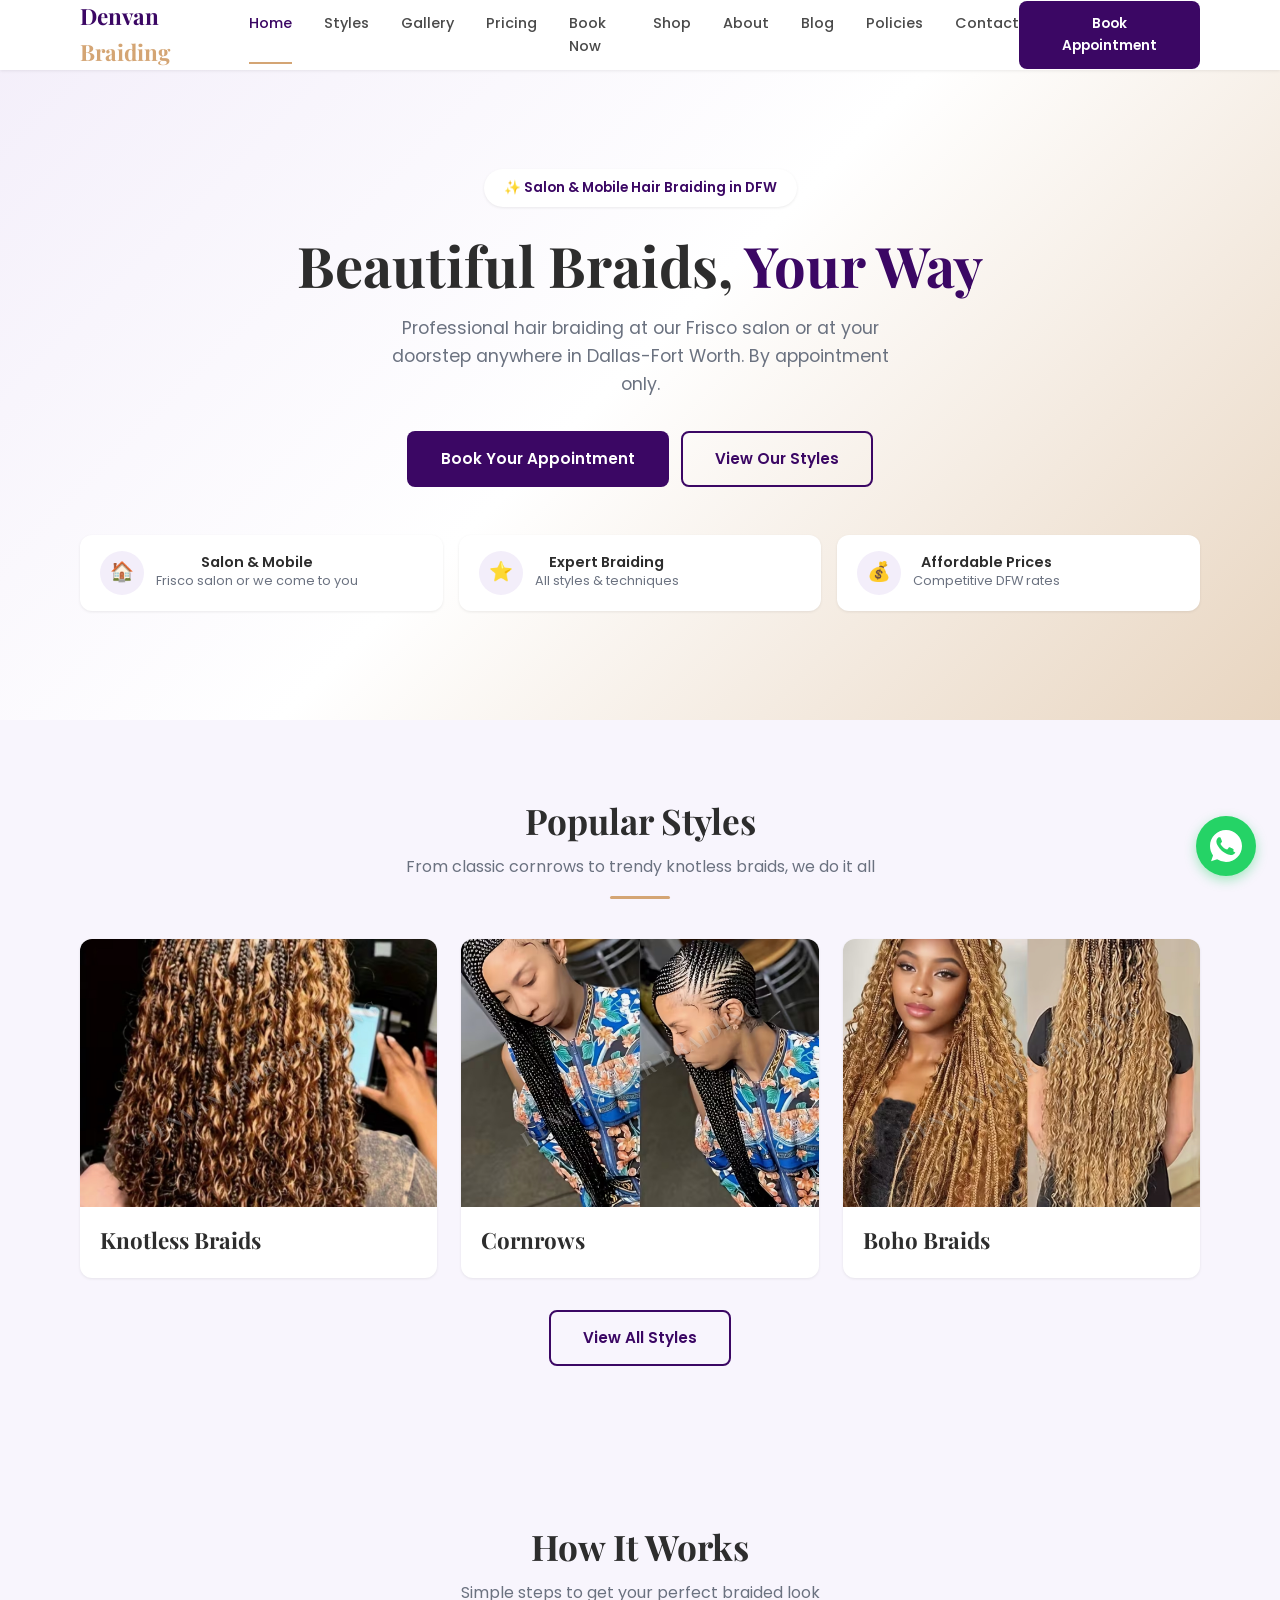
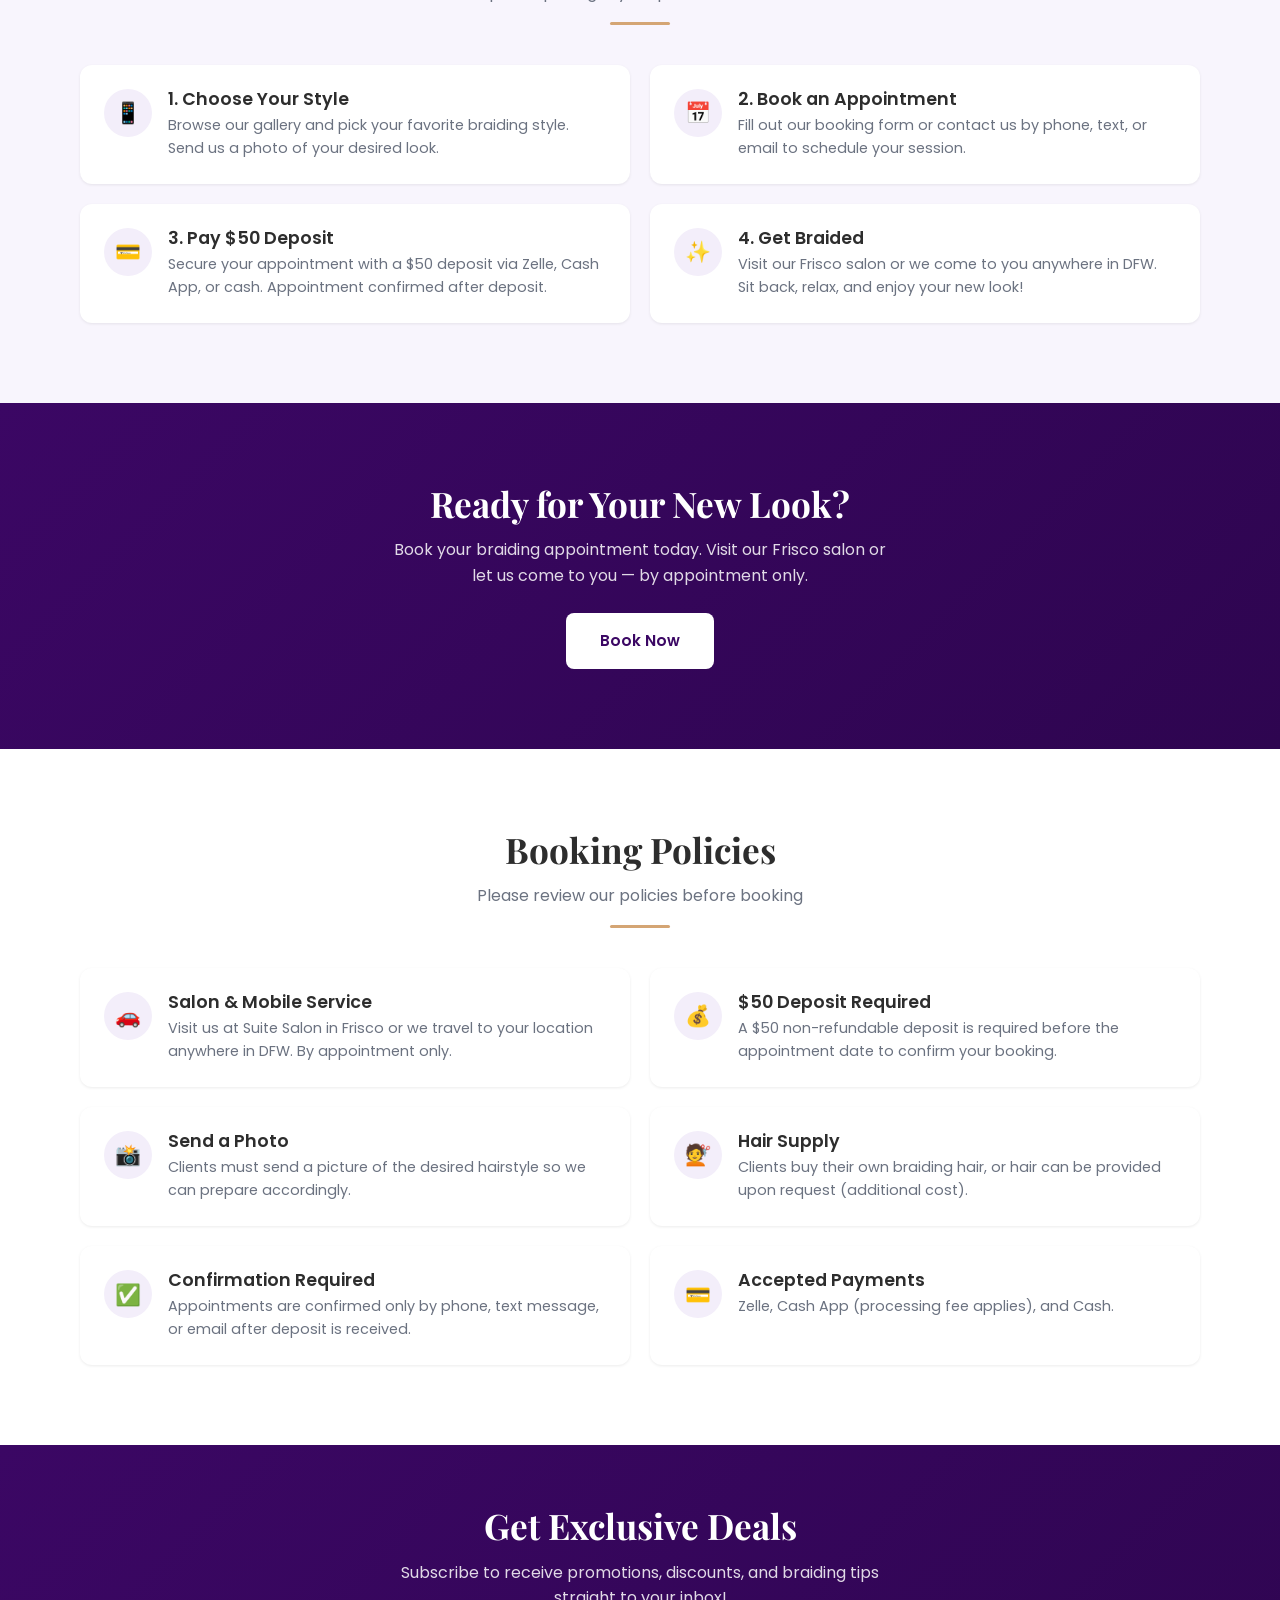
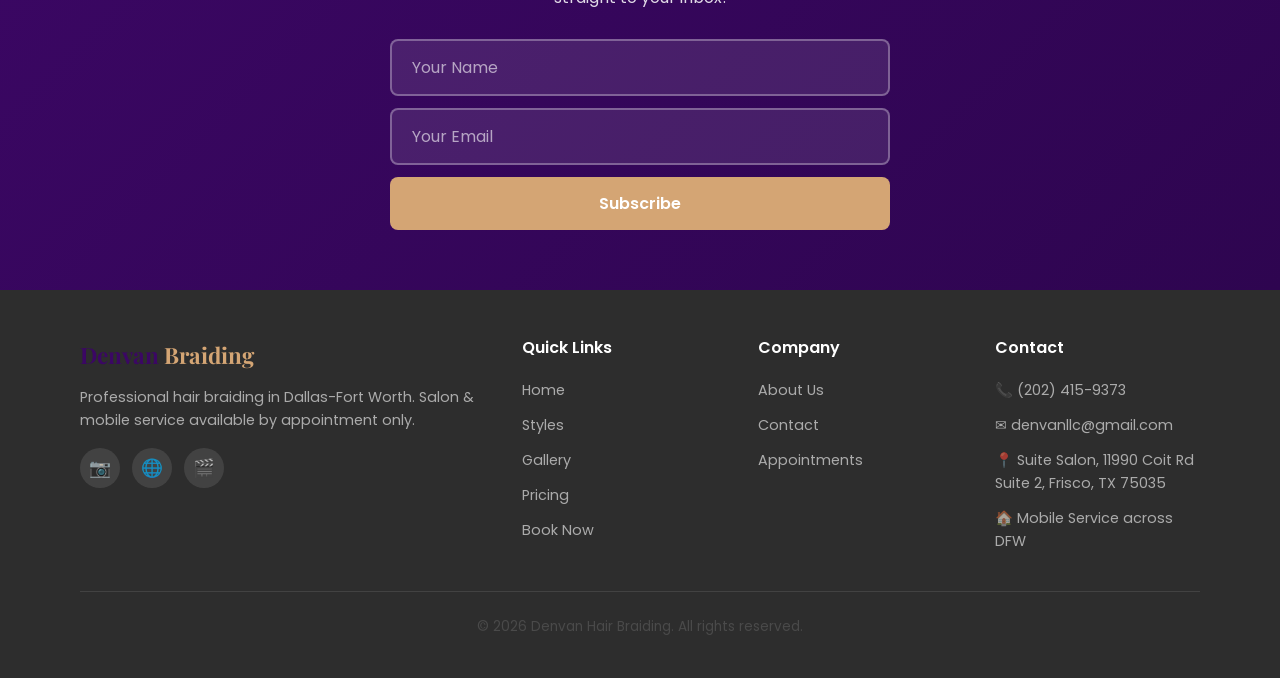
==== commit 9aea0901: "Update salon address to Suite 2 Changed from Suite #100 to Suite 2 across all pages.  Co-Authored-By" ====
--- a/index.html
+++ b/index.html
@@ -297,7 +297,7 @@
           <div class="footer-links">
             <a href="tel:+12024159373">&#x1F4DE; (202) 415-9373</a>
             <a href="mailto:denvanllc@gmail.com">&#x2709; denvanllc@gmail.com</a>
-            <a>&#x1F4CD; Suite Salon, 11990 Coit Rd Suite #100, Frisco, TX 75035</a>
+            <a>&#x1F4CD; Suite Salon, 11990 Coit Rd Suite 2, Frisco, TX 75035</a>
             <a>&#x1F3E0; Mobile Service across DFW</a>
           </div>
         </div>
--- a/css/style.css
+++ b/css/style.css
@@ -2052,6 +2052,202 @@
   color: var(--primary);
 }
 
+/* ---------- Pricing Page ---------- */
+.pricing-note {
+  background: var(--light);
+  border-left: 4px solid var(--secondary);
+  padding: 20px 24px;
+  border-radius: var(--radius-sm);
+  max-width: 700px;
+  margin: 0 auto;
+}
+
+.pricing-note p {
+  margin: 0;
+  color: var(--text-light);
+  line-height: 1.6;
+}
+
+.pricing-grid {
+  display: grid;
+  grid-template-columns: 1fr;
+  gap: 24px;
+}
+
+@media (min-width: 640px) {
+  .pricing-grid {
+    grid-template-columns: repeat(2, 1fr);
+  }
+}
+
+@media (min-width: 1024px) {
+  .pricing-grid {
+    grid-template-columns: repeat(3, 1fr);
+  }
+}
+
+.pricing-card {
+  background: var(--white);
+  border-radius: var(--radius-lg);
+  overflow: hidden;
+  box-shadow: var(--shadow-sm);
+  transition: box-shadow var(--transition), transform var(--transition);
+  display: flex;
+  flex-direction: column;
+}
+
+.pricing-card:hover {
+  box-shadow: var(--shadow-md);
+  transform: translateY(-2px);
+}
+
+.pricing-card-header {
+  background: var(--primary);
+  color: var(--white);
+  padding: 20px 24px;
+  position: relative;
+}
+
+.pricing-card-header h3 {
+  color: var(--white);
+  font-size: 1.2rem;
+  margin: 0;
+}
+
+.popular-badge {
+  display: inline-block;
+  background: var(--secondary);
+  color: var(--white);
+  font-size: 0.7rem;
+  font-weight: 700;
+  padding: 3px 10px;
+  border-radius: 50px;
+  text-transform: uppercase;
+  letter-spacing: 0.5px;
+  margin-top: 6px;
+}
+
+.pricing-sub {
+  display: block;
+  font-size: 0.8rem;
+  opacity: 0.8;
+  margin-top: 4px;
+  font-family: var(--font-body);
+  font-weight: 400;
+}
+
+.pricing-table {
+  width: 100%;
+  border-collapse: collapse;
+  flex: 1;
+}
+
+.pricing-table thead {
+  background: var(--light);
+}
+
+.pricing-table th {
+  padding: 10px 16px;
+  text-align: left;
+  font-size: 0.8rem;
+  font-weight: 600;
+  text-transform: uppercase;
+  letter-spacing: 0.5px;
+  color: var(--gray);
+}
+
+.pricing-table td {
+  padding: 12px 16px;
+  font-size: 0.9rem;
+  border-bottom: 1px solid rgba(0, 0, 0, 0.05);
+}
+
+.pricing-table td:last-child {
+  font-weight: 600;
+  color: var(--primary);
+  text-align: right;
+}
+
+.pricing-table th:last-child {
+  text-align: right;
+}
+
+.pricing-table tbody tr:hover {
+  background: rgba(59, 7, 100, 0.03);
+}
+
+.pricing-note-sm {
+  padding: 8px 16px;
+  font-size: 0.8rem;
+  color: var(--gray);
+  font-style: italic;
+  margin: 0;
+}
+
+.pricing-card-link {
+  display: block;
+  text-align: center;
+  padding: 14px;
+  color: var(--primary);
+  font-weight: 600;
+  font-size: 0.85rem;
+  text-decoration: none;
+  border-top: 1px solid rgba(0, 0, 0, 0.06);
+  transition: all var(--transition);
+}
+
+.pricing-card-link:hover {
+  background: var(--light);
+  color: var(--secondary);
+}
+
+.pricing-factors {
+  margin-top: 48px;
+  background: var(--white);
+  border-radius: var(--radius-lg);
+  padding: 32px;
+  box-shadow: var(--shadow-sm);
+  text-align: center;
+}
+
+.pricing-factors h3 {
+  font-size: 1.3rem;
+  margin-bottom: 24px;
+}
+
+.pricing-factors-grid {
+  display: grid;
+  grid-template-columns: 1fr;
+  gap: 24px;
+}
+
+@media (min-width: 640px) {
+  .pricing-factors-grid {
+    grid-template-columns: 1fr 1fr;
+  }
+}
+
+.pricing-factors-grid h4 {
+  font-family: var(--font-body);
+  font-size: 1rem;
+  font-weight: 600;
+  margin-bottom: 8px;
+  color: var(--primary);
+}
+
+.pricing-factors-grid p {
+  margin: 0;
+  font-size: 0.9rem;
+  color: var(--text-light);
+}
+
+.pricing-factors-note {
+  font-size: 0.8rem !important;
+  color: var(--gray) !important;
+  font-style: italic;
+  margin-top: 4px !important;
+}
+
 /* ---------- Placeholder Image Card ---------- */
 .placeholder-image {
   width: 100%;
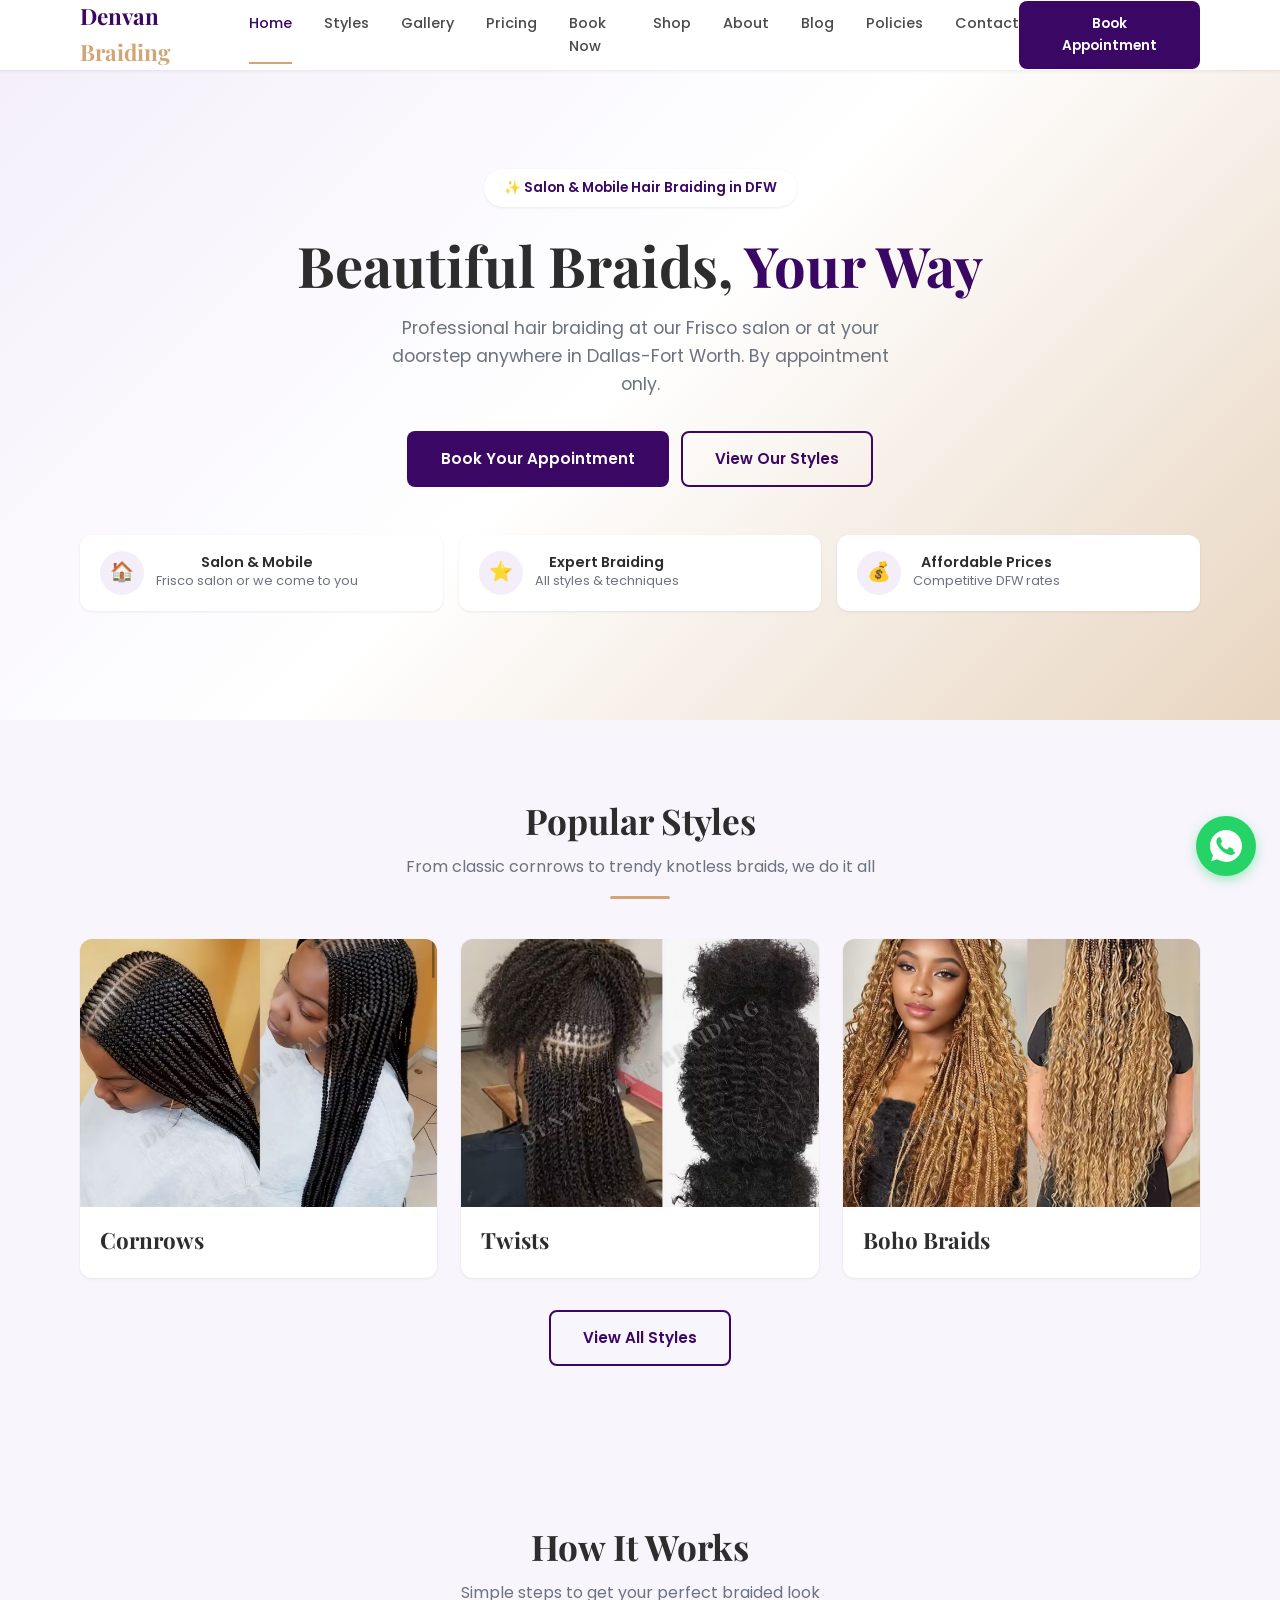
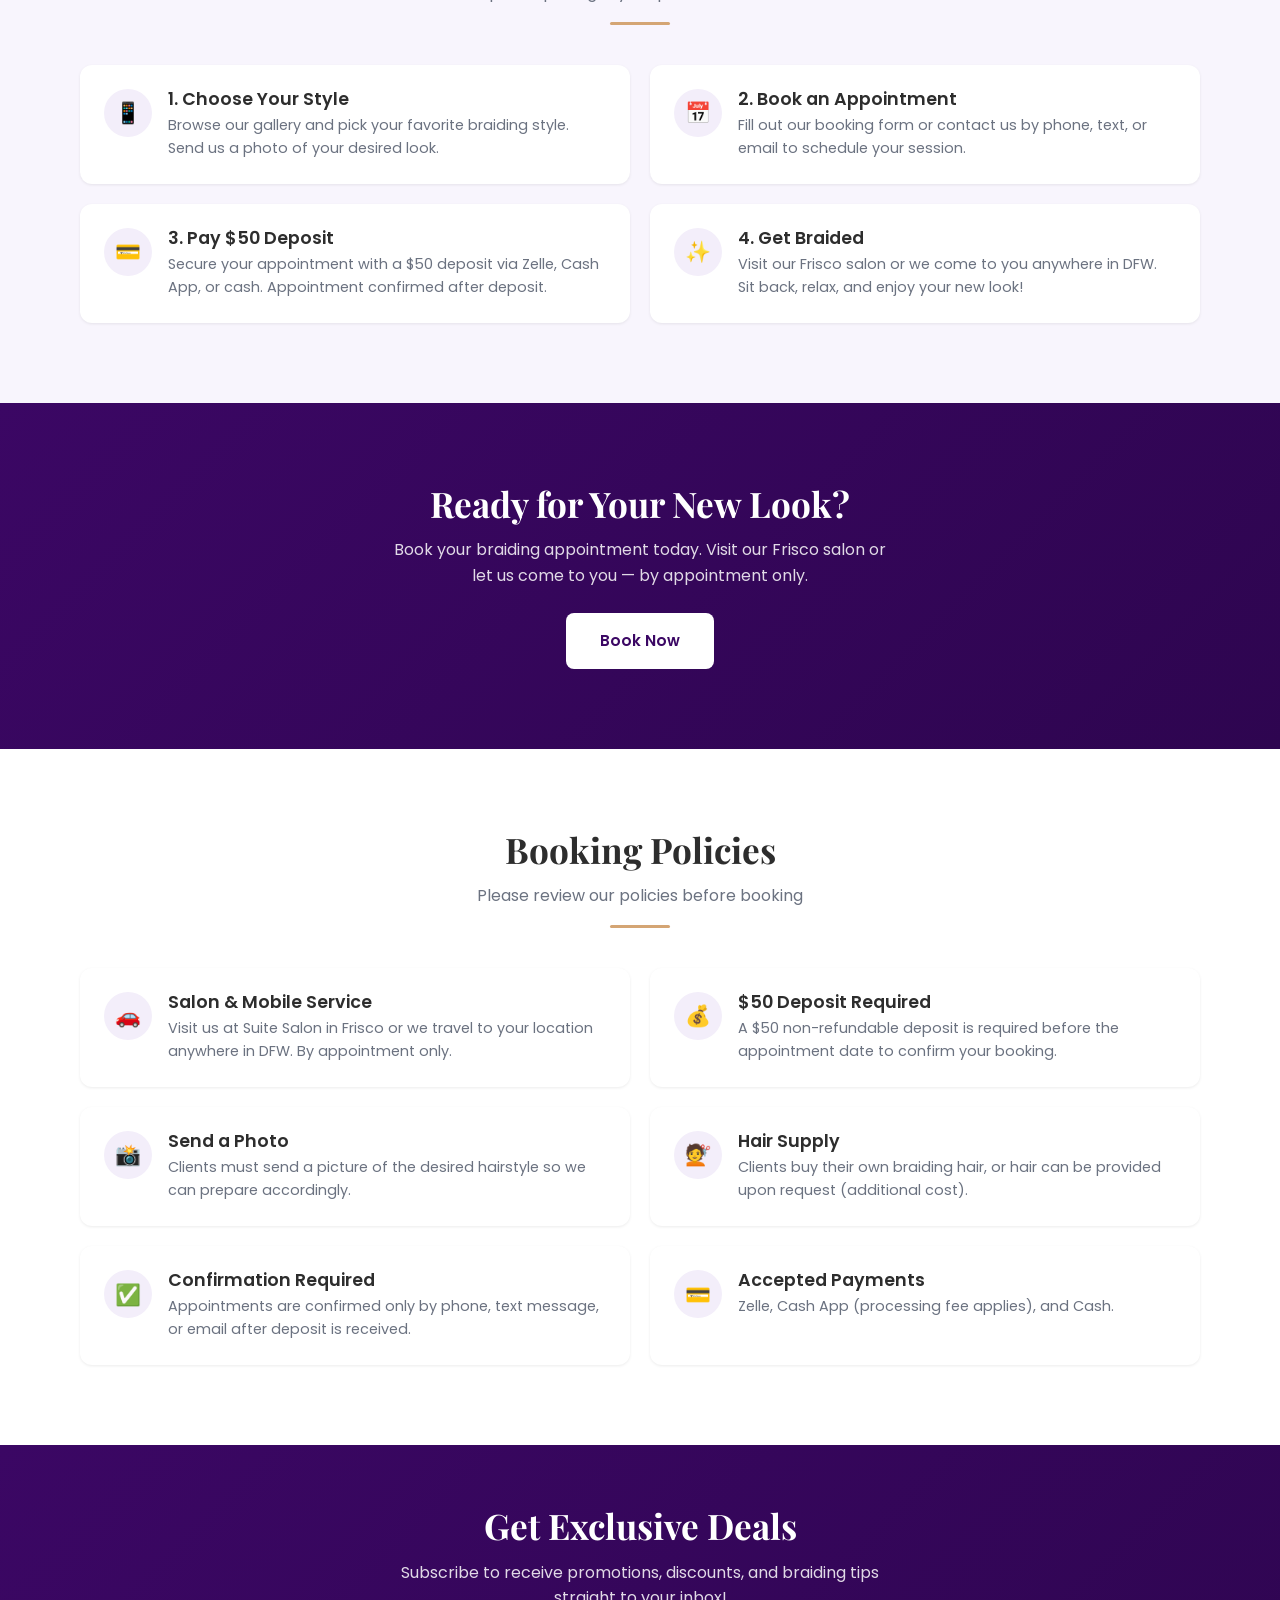
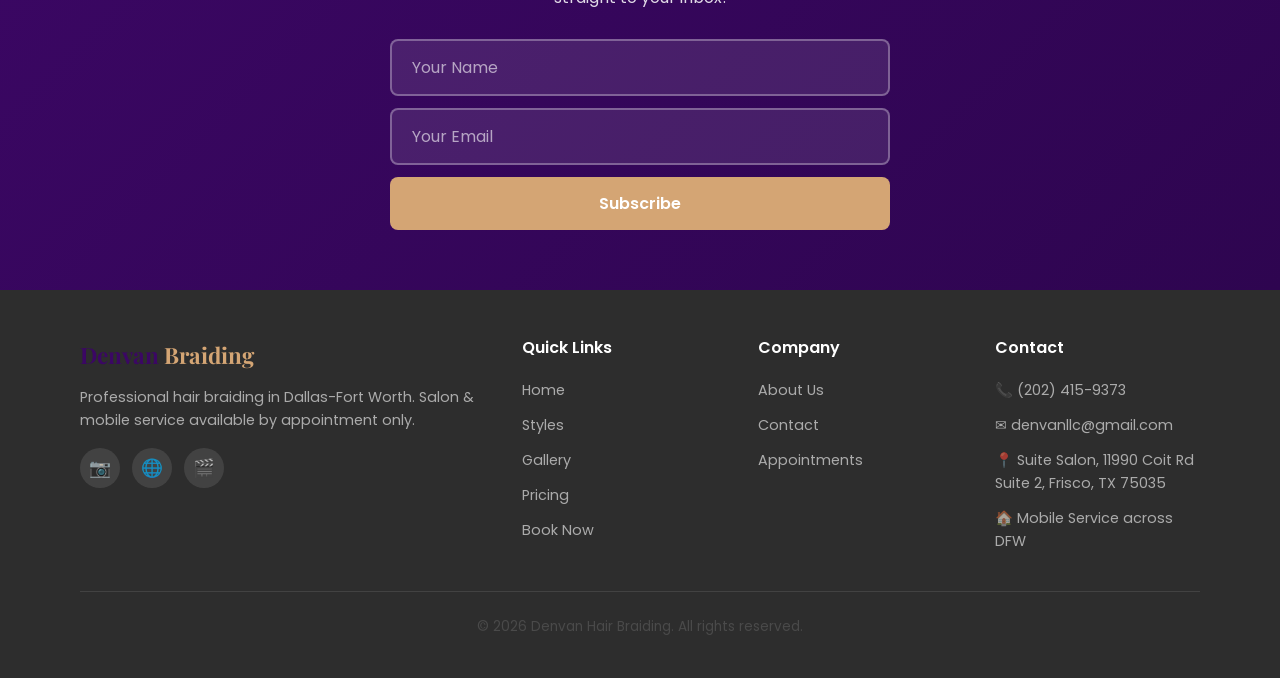
==== commit a590fe95: "Update gallery, blog, styles, shop, and home page - Reorganize gallery sections (move/rename/delete " ====
--- a/index.html
+++ b/index.html
@@ -105,20 +105,20 @@
       <div class="featured-grid">
         <div class="featured-card fade-in">
           <div class="protected-image">
-            <img src="images/boho-15.jpeg" alt="Knotless Braids">
+            <img src="images/cornrows-1.jpeg" alt="Cornrows">
             <div class="watermark"></div>
           </div>
           <div class="featured-card-body">
-            <h3>Knotless Braids</h3>
+            <h3>Cornrows</h3>
           </div>
         </div>
         <div class="featured-card fade-in">
           <div class="protected-image">
-            <img src="images/lemonade-1.jpeg" alt="Cornrows">
+            <img src="images/twist.jpeg" alt="Twists">
             <div class="watermark"></div>
           </div>
           <div class="featured-card-body">
-            <h3>Cornrows</h3>
+            <h3>Twists</h3>
           </div>
         </div>
         <div class="featured-card fade-in">
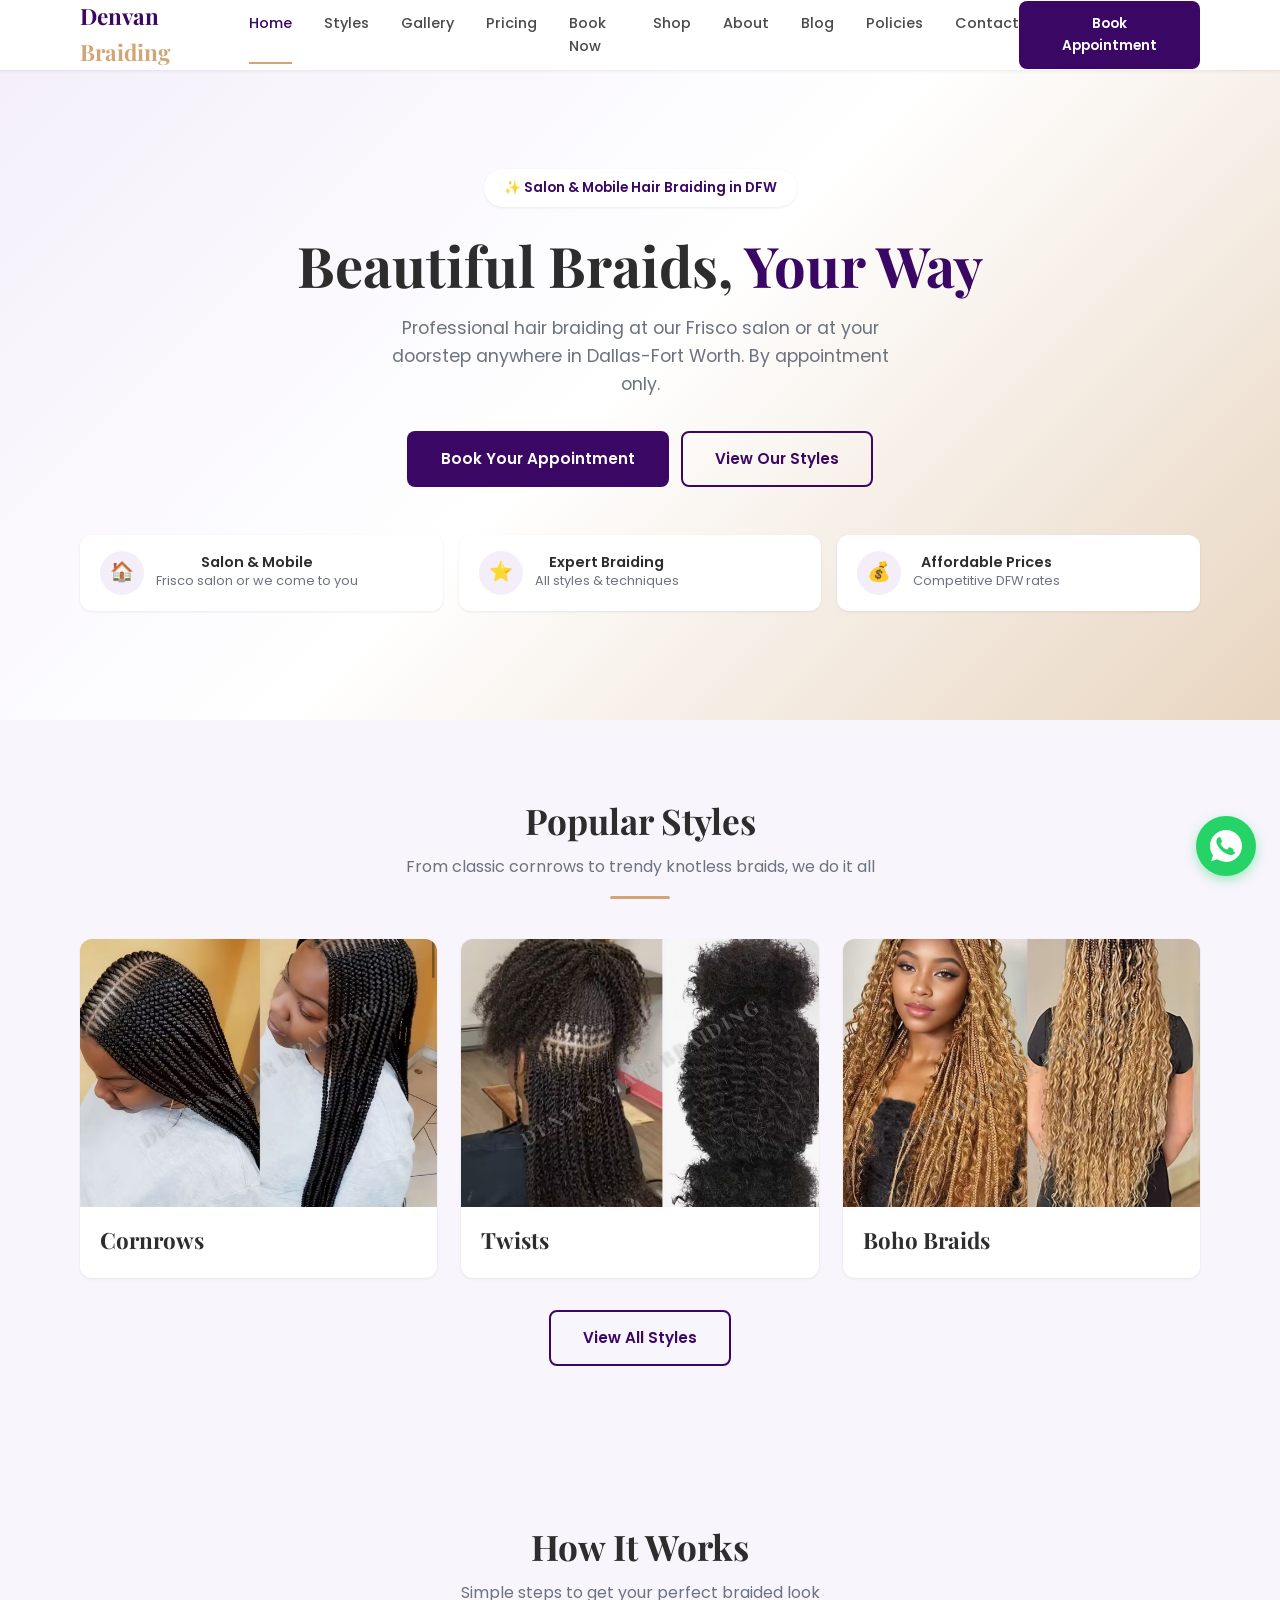
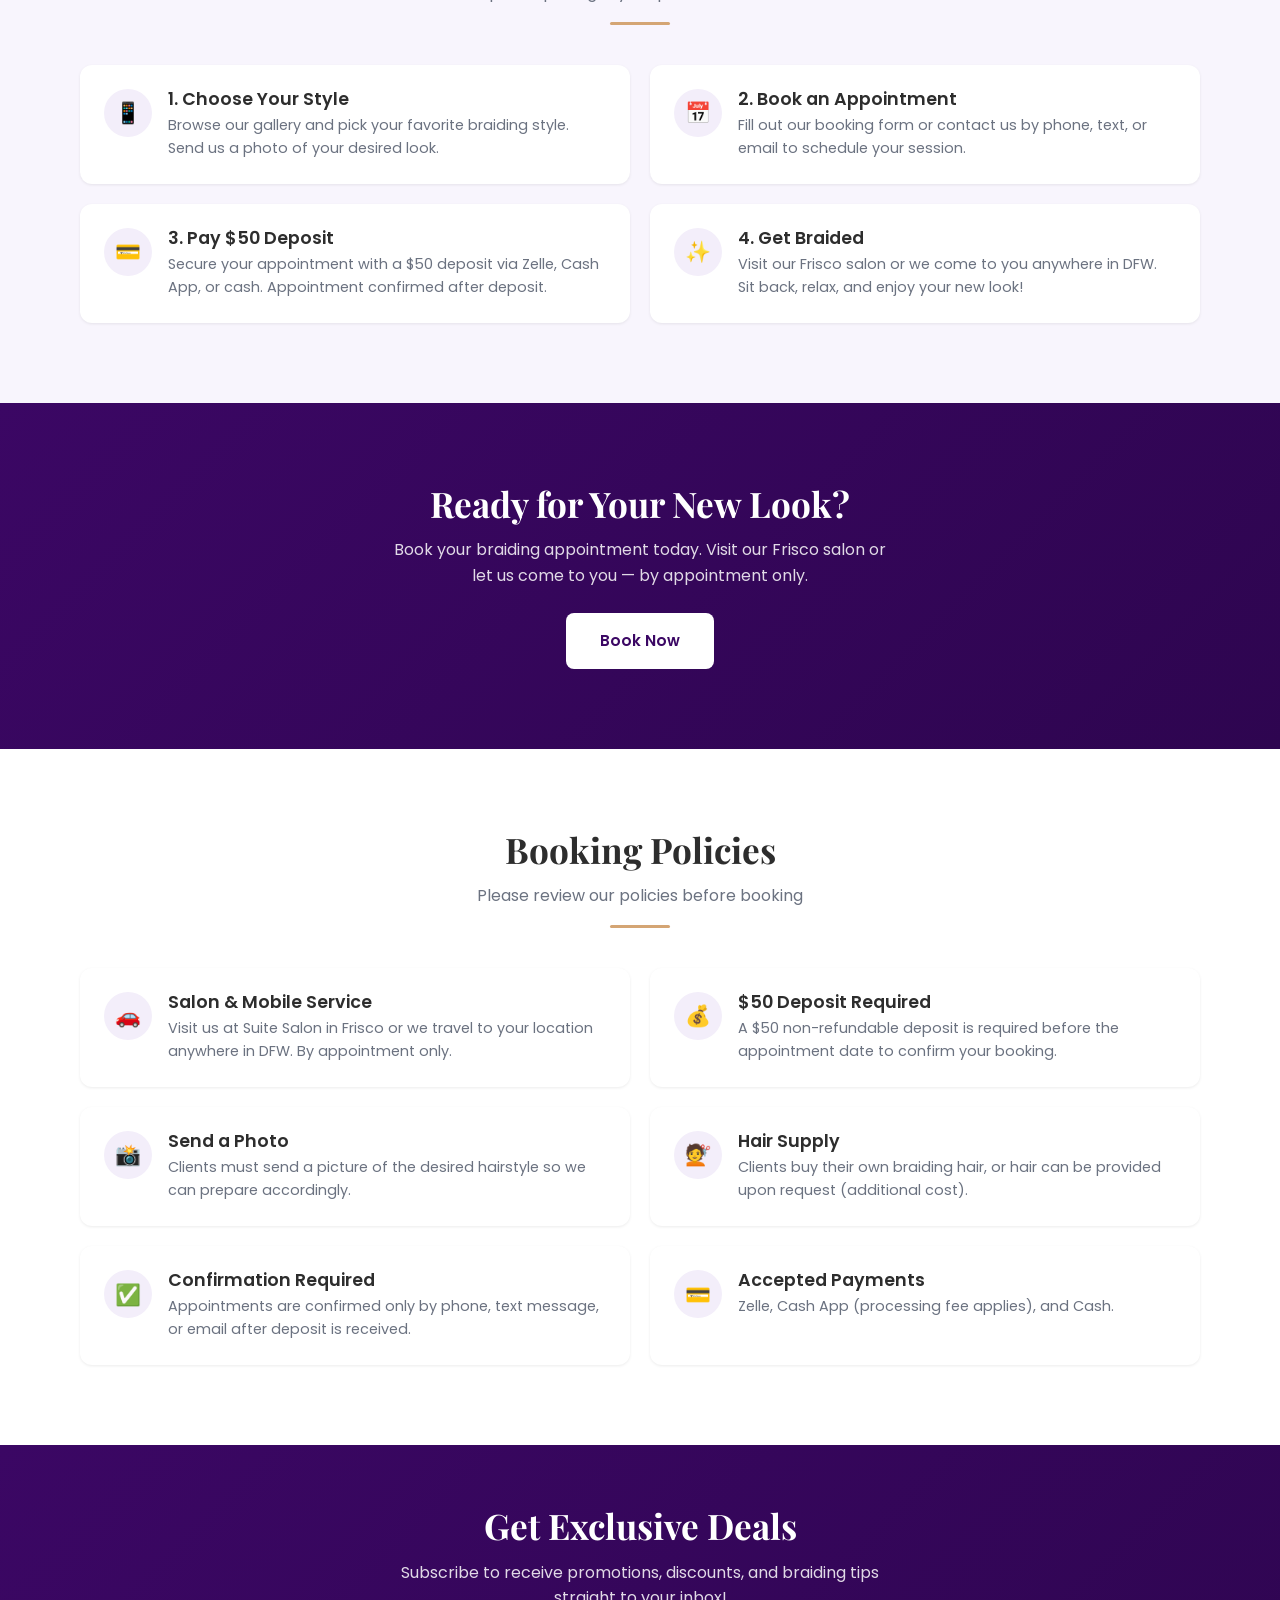
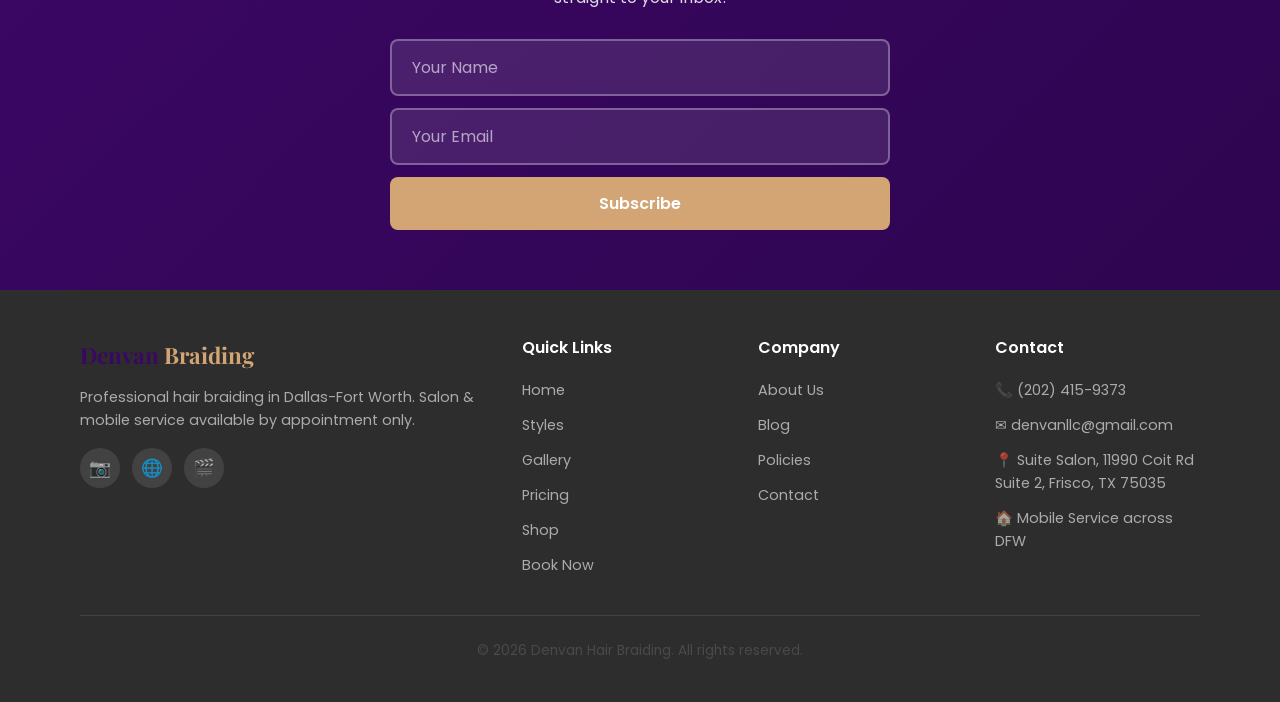
==== commit 0e6db105: "Fix website issues: broken links, pricing, footers, nav, CSS, dev comments - Fix broken CSS variable" ====
--- a/index.html
+++ b/index.html
@@ -281,6 +281,7 @@
             <a href="styles.html">Styles</a>
             <a href="gallery.html">Gallery</a>
             <a href="pricing.html">Pricing</a>
+            <a href="shop.html">Shop</a>
             <a href="book.html">Book Now</a>
           </div>
         </div>
@@ -288,8 +289,9 @@
           <h4>Company</h4>
           <div class="footer-links">
             <a href="about.html">About Us</a>
+            <a href="blog.html">Blog</a>
+            <a href="policy.html">Policies</a>
             <a href="contact.html">Contact</a>
-            <a href="book.html">Appointments</a>
           </div>
         </div>
         <div>
